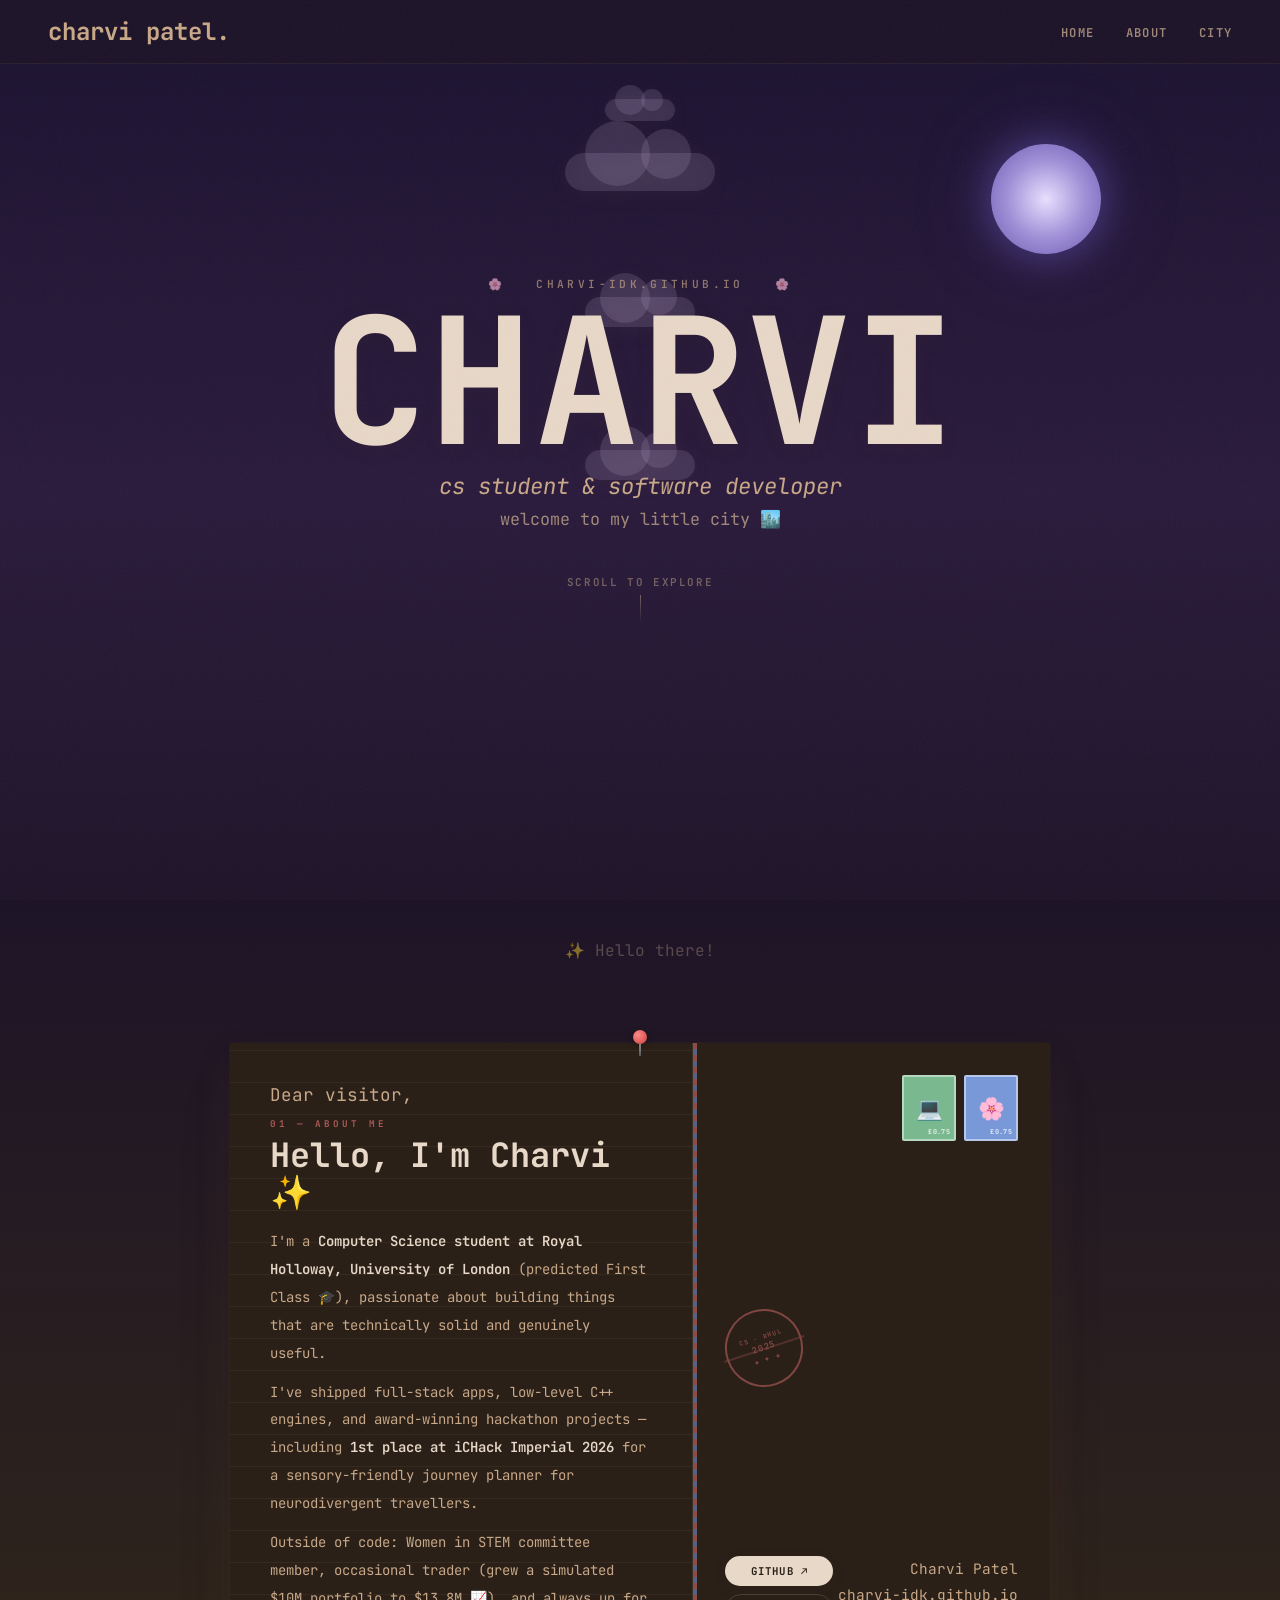
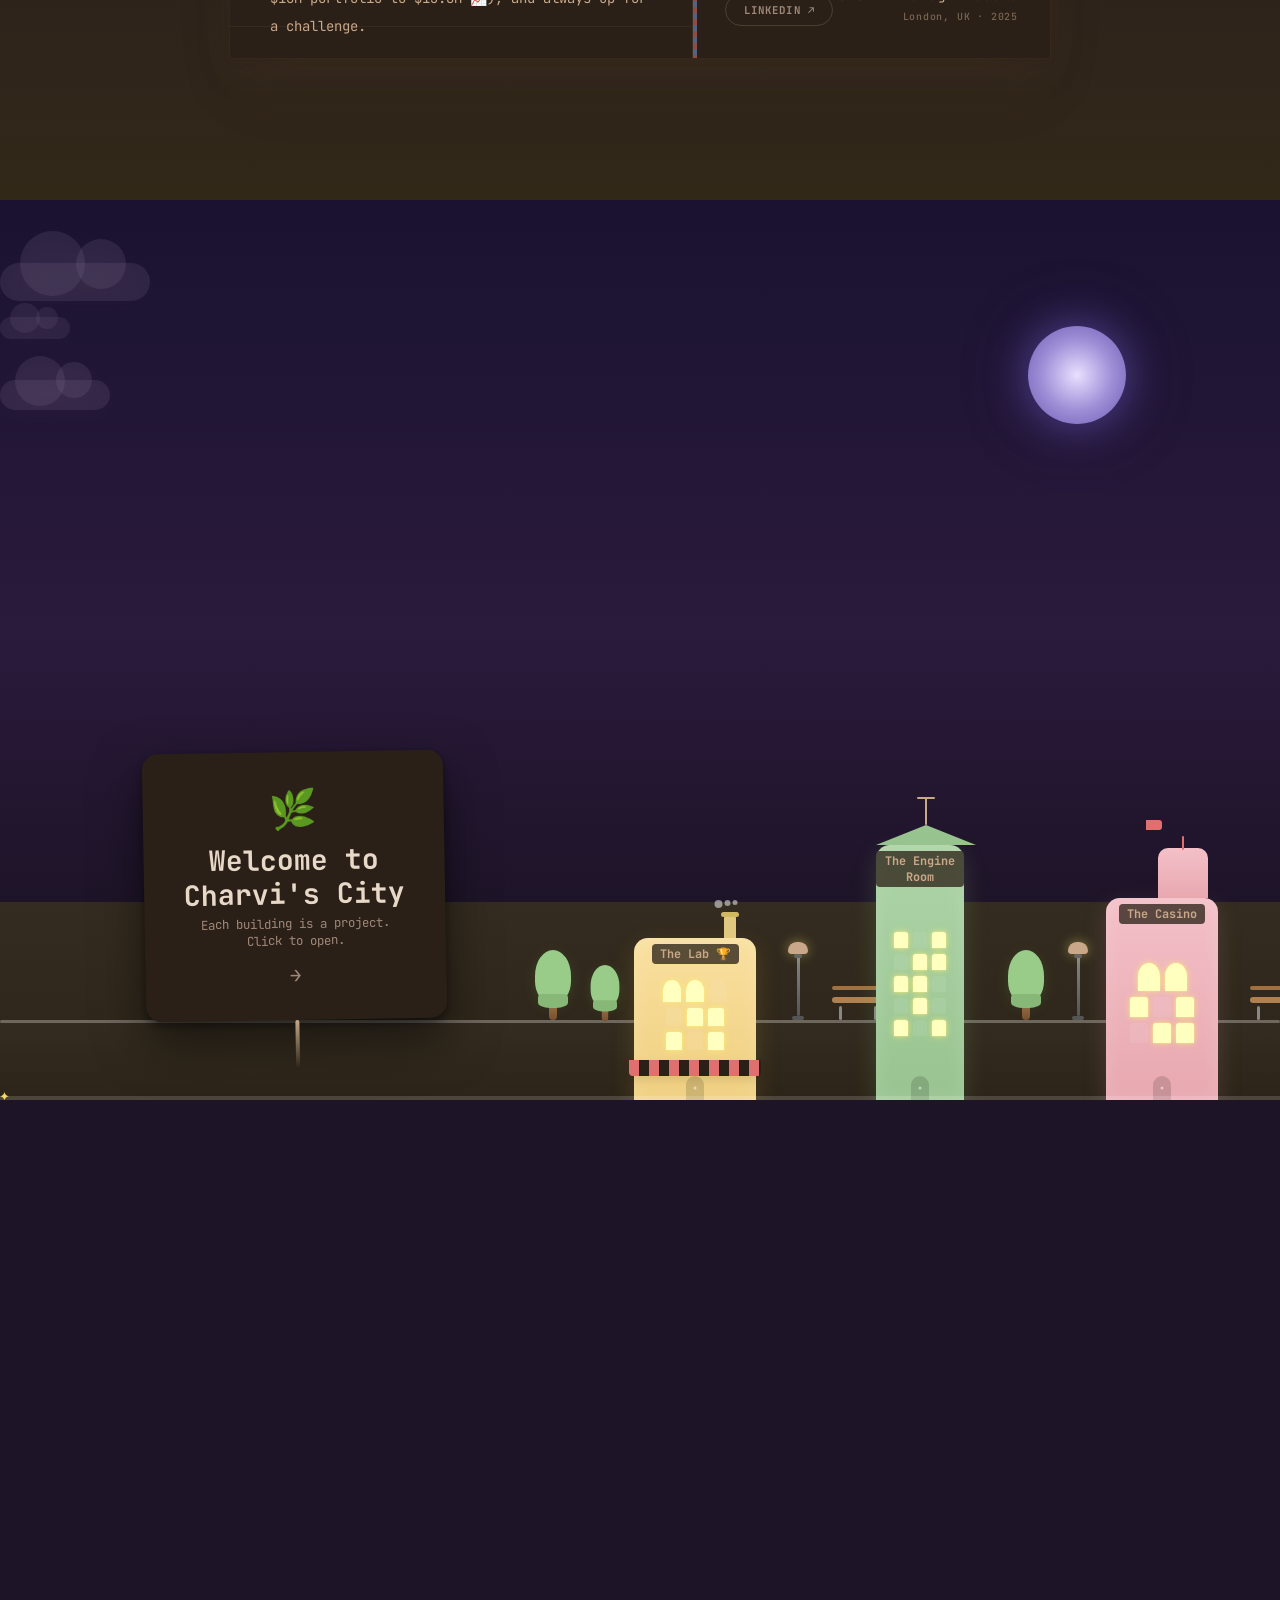
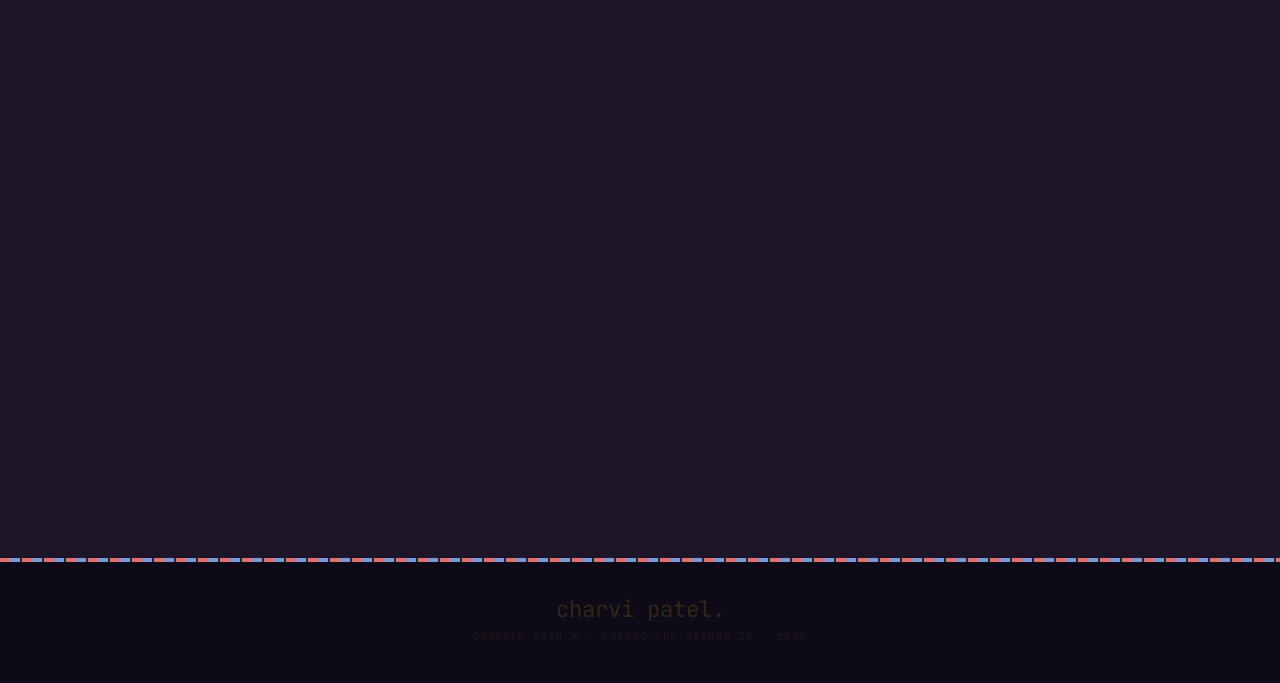
==== index.html @ 6281b471 "Add files via upload" ====
<!DOCTYPE html>
<html lang="en" data-theme="dark">
<head>
  <meta charset="UTF-8" />
  <meta name="viewport" content="width=device-width, initial-scale=1.0" />
  <title>Charvi Patel — My Little City</title>
  <link rel="preconnect" href="https://fonts.googleapis.com">
  <link rel="preconnect" href="https://fonts.gstatic.com" crossorigin>
  <link href="https://fonts.googleapis.com/css2?family=JetBrains+Mono:ital,wght@0,100..800;1,100..800&display=swap" rel="stylesheet">
  <link rel="stylesheet" href="style.css" />
</head>
<body>

  <!-- NAV -->
  <nav>
    <span class="nav-name">charvi patel.</span>
    <ul>
      <li><a href="#hero">Home</a></li>
      <li><a href="#about">About</a></li>
      <li><a href="#skyline-outer">City</a></li>
    </ul>
  </nav>

  <!-- ═══════════════════════════════
       HERO
  ═══════════════════════════════ -->
  <section id="hero">
    <div class="stars-container" id="stars"></div>

    <!-- Clickable sun/moon — toggles dark/light mode -->
    <div class="hero-sun" id="hero-sun" title="Toggle light / dark">
      <span class="sun-icon" id="sun-icon"></span>
    </div>

    <div class="cloud cloud-lg" style="top:17%; animation:drift1 28s linear 0s infinite;"><div class="cloud-body"></div></div>
    <div class="cloud cloud-md" style="top:33%; animation:drift2 22s linear -7s infinite;"><div class="cloud-body"></div></div>
    <div class="cloud cloud-sm" style="top:11%; animation:drift3 18s linear -3s infinite;"><div class="cloud-body"></div></div>
    <div class="cloud cloud-md" style="top:50%; animation:drift1 32s linear -15s infinite;"><div class="cloud-body"></div></div>

    <div class="hero-content">
      <p class="hero-tag">🌸 &nbsp; charvi-idk.github.io &nbsp; 🌸</p>
      <h1 class="hero-name">CHARVI</h1>
      <p class="hero-sub">cs student &amp; software developer</p>
      <p class="hero-city-line">welcome to my little city 🏙️</p>
      <span class="hero-scroll">
        <span>scroll to explore</span>
        <span class="hero-scroll-arrow"></span>
      </span>
    </div>
  </section>

  <!-- ═══════════════════════════════
       ABOUT — Postcard
  ═══════════════════════════════ -->
  <section id="about">
    <div class="postcard-wrap reveal">
      <div class="postcard">

        <div class="pc-left">
          <span class="pc-dear">Dear visitor,</span>
          <span class="pc-label">01 — About Me</span>
          <h2 class="pc-title">Hello, I'm Charvi ✨</h2>
          <div class="pc-body">
            <p>I'm a <strong>Computer Science student at Royal Holloway, University of London</strong> (predicted First Class 🎓), passionate about building things that are technically solid and genuinely useful.</p>
            <p>I've shipped full-stack apps, low-level C++ engines, and award-winning hackathon projects — including <strong>1st place at iCHack Imperial 2026</strong> for a sensory-friendly journey planner for neurodivergent travellers.</p>
            <p>Outside of code: Women in STEM committee member, occasional trader (grew a simulated $10M portfolio to $13.8M 📈), and always up for a challenge.</p>
          </div>
          <div class="skill-row">
            <span class="skill-pill">Java</span>
            <span class="skill-pill">Python</span>
            <span class="skill-pill">C++</span>
            <span class="skill-pill">JavaScript</span>
            <span class="skill-pill">SQL</span>
            <span class="skill-pill">Spring Boot</span>
            <span class="skill-pill">Flutter</span>
            <span class="skill-pill">Docker</span>
            <span class="skill-pill">REST APIs</span>
            <span class="skill-pill">TDD</span>
            <span class="skill-pill">Git</span>
            <span class="skill-pill">HTML/CSS</span>
          </div>
        </div>

        <div class="pc-right">
          <div class="pc-stamps">
            <div class="pc-stamp"><div class="pc-stamp-inner s1" data-val="£0.75">💻</div></div>
            <div class="pc-stamp"><div class="pc-stamp-inner s2" data-val="£0.75">🌸</div></div>
          </div>
          <div>
            <div class="postmark">
              <span>CS · RHUL</span>
              <strong style="font-size:0.55rem">2025</strong>
              <span>✦ ✦ ✦</span>
            </div>
          </div>
          <div class="pc-bottom">
            <div class="pc-ctas">
              <a href="https://github.com/charvi-idk" class="pc-btn pc-btn-primary" target="_blank">GitHub ↗</a>
              <a href="https://www.linkedin.com/in/charvi-patel-779a53254/" class="pc-btn pc-btn-ghost" target="_blank">LinkedIn ↗</a>
            </div>
            <div class="pc-address">
              <span class="pc-address-line">Charvi Patel</span>
              <span class="pc-address-line">charvi-idk.github.io</span>
              <span class="pc-address-line small">London, UK · 2025</span>
            </div>
          </div>
        </div>

      </div><!-- /postcard -->
    </div><!-- /postcard-wrap -->
  </section>

  <!-- ═══════════════════════════════
       CITY — Horizontal scroll skyline
  ═══════════════════════════════ -->
  <div id="skyline-outer">
    <div id="skyline-sticky">

      <!-- Clickable sun/moon in city section -->
      <div class="sky-sun" id="sky-sun" title="Toggle light / dark"></div>

      <div class="cloud cloud-lg" style="top:7%;  animation:drift1 38s linear -12s infinite; opacity:.65;"><div class="cloud-body"></div></div>
      <div class="cloud cloud-md" style="top:20%; animation:drift2 27s linear -6s  infinite; opacity:.65;"><div class="cloud-body"></div></div>
      <div class="cloud cloud-sm" style="top:13%; animation:drift3 20s linear -14s infinite; opacity:.55;"><div class="cloud-body"></div></div>

      <div class="ground-strip"></div>
      <div id="sky-progress-bar"><div id="sky-progress"></div></div>

      <div id="skyline-track">

        <!-- INTRO SIGN -->
        <div class="intro-panel">
          <div class="welcome-sign">
            <div class="welcome-plane">🌿</div>
            <h2>Welcome to<br/>Charvi's City</h2>
            <p>Each building is a project.<br/>Click to open.</p>
            <span class="welcome-arrow">→</span>
          </div>
        </div>

        <div class="city-gap" style="width:110px; justify-content:center; gap:1rem;">
          <div class="tree"><div class="tree-leaves"></div><div class="tree-trunk"></div></div>
          <div class="tree" style="transform:scale(0.8) translateY(10px)"><div class="tree-leaves"></div><div class="tree-trunk"></div></div>
        </div>

        <!-- PROJECT 1 — Neuro-Route -->
        <div class="building" id="b1">
          <div class="smoke" style="top:-38px; left:calc(100% - 30px);">
            <div class="smoke-puff"></div><div class="smoke-puff"></div><div class="smoke-puff"></div>
          </div>
          <div class="b-body b1-body">
            <div class="b1-chimney"></div>
            <div class="b-sign">The Lab 🏆</div>
            <div class="b-windows">
              <div class="b-win-row">
                <div class="win lit arch" style="width:18px;height:22px;"></div>
                <div class="win lit arch" style="width:18px;height:22px;"></div>
                <div class="win arch"     style="width:18px;height:22px;"></div>
              </div>
              <div class="b-win-row">
                <div class="win"     style="width:16px;height:18px;"></div>
                <div class="win lit" style="width:16px;height:18px;"></div>
                <div class="win lit" style="width:16px;height:18px;"></div>
              </div>
              <div class="b-win-row">
                <div class="win lit" style="width:16px;height:18px;"></div>
                <div class="win"     style="width:16px;height:18px;"></div>
                <div class="win lit" style="width:16px;height:18px;"></div>
              </div>
            </div>
            <div class="b1-awning"></div>
            <div class="b-door"></div>
          </div>
          <div class="b-popup">
            <div class="popup-card">
              <div class="popup-top" style="background:linear-gradient(135deg,var(--b-butter),#f0d080);">
                <span class="popup-proj-no">Project 001 · 🏆 1st Place iCHack Imperial</span>🧠
              </div>
              <div class="popup-body">
                <div class="popup-title">Neuro-Route</div>
                <div class="popup-desc">Sensory-friendly journey planner for neurodivergent travellers, built in 48 hours. Won Best Travel Hack &amp; 3rd in Tech for Good. AI route scoring across noise, crowding &amp; heat — 50 combinations per journey.</div>
                <div class="popup-tags">
                  <span class="popup-tag">Flutter</span><span class="popup-tag">Python</span>
                  <span class="popup-tag">TfL API</span><span class="popup-tag">AI</span>
                </div>
                <a class="popup-link" href="https://github.com/charvi-idk" target="_blank">View on GitHub →</a>
              </div>
              <div class="popup-caret"></div>
            </div>
          </div>
        </div>

        <div class="city-gap" style="width:120px; align-items:flex-end; justify-content:space-around;">
          <div class="lamp"><div class="lamp-head"></div><div class="lamp-post"></div><div class="lamp-base"></div></div>
          <div class="bench"><div class="bench-back"></div><div class="bench-top"></div><div class="bench-legs"><div class="bench-leg"></div><div class="bench-leg"></div></div></div>
        </div>

        <!-- PROJECT 2 — Job Scheduler -->
        <div class="building" id="b2">
          <div class="b2-roof"><div class="b2-antenna"></div></div>
          <div class="b-body b2-body">
            <div class="b-sign">The Engine Room</div>
            <div class="b-windows">
              <div class="b-win-row"><div class="win lit" style="width:14px;height:16px;"></div><div class="win" style="width:14px;height:16px;"></div><div class="win lit" style="width:14px;height:16px;"></div></div>
              <div class="b-win-row"><div class="win" style="width:14px;height:16px;"></div><div class="win lit" style="width:14px;height:16px;"></div><div class="win lit" style="width:14px;height:16px;"></div></div>
              <div class="b-win-row"><div class="win lit" style="width:14px;height:16px;"></div><div class="win lit" style="width:14px;height:16px;"></div><div class="win" style="width:14px;height:16px;"></div></div>
              <div class="b-win-row"><div class="win" style="width:14px;height:16px;"></div><div class="win lit" style="width:14px;height:16px;"></div><div class="win" style="width:14px;height:16px;"></div></div>
              <div class="b-win-row"><div class="win lit" style="width:14px;height:16px;"></div><div class="win" style="width:14px;height:16px;"></div><div class="win lit" style="width:14px;height:16px;"></div></div>
            </div>
            <div class="b-door"></div>
          </div>
          <div class="b-popup">
            <div class="popup-card">
              <div class="popup-top" style="background:linear-gradient(135deg,var(--b-sage),#98c490);">
                <span class="popup-proj-no">Project 002</span>⚙️
              </div>
              <div class="popup-body">
                <div class="popup-title">Job Scheduler &amp; Load Balancer</div>
                <div class="popup-desc">Dynamic task scheduling with round-robin &amp; priority-based algorithms across 10,000+ simulated jobs. Cut average completion time by 35%. Real-time monitoring dashboard at 500+ tasks/min.</div>
                <div class="popup-tags">
                  <span class="popup-tag">Systems</span><span class="popup-tag">Algorithms</span><span class="popup-tag">Dashboard</span>
                </div>
                <a class="popup-link" href="https://github.com/charvi-idk" target="_blank">View on GitHub →</a>
              </div>
              <div class="popup-caret"></div>
            </div>
          </div>
        </div>

        <div class="city-gap" style="width:130px; justify-content:space-around;">
          <div class="tree"><div class="tree-leaves"></div><div class="tree-trunk"></div></div>
          <div class="lamp"><div class="lamp-head"></div><div class="lamp-post"></div><div class="lamp-base"></div></div>
        </div>

        <!-- PROJECT 3 — Monte Carlo -->
        <div class="building" id="b3">
          <div class="b-body b3-body">
            <div class="b3-tower"><div class="b3-flag"></div></div>
            <div class="b-sign">The Casino</div>
            <div class="b-windows">
              <div class="b-win-row">
                <div class="win lit arch" style="width:22px;height:28px;"></div>
                <div class="win lit arch" style="width:22px;height:28px;"></div>
              </div>
              <div class="b-win-row">
                <div class="win lit" style="width:18px;height:20px;"></div>
                <div class="win"     style="width:18px;height:20px;"></div>
                <div class="win lit" style="width:18px;height:20px;"></div>
              </div>
              <div class="b-win-row">
                <div class="win"     style="width:18px;height:20px;"></div>
                <div class="win lit" style="width:18px;height:20px;"></div>
                <div class="win lit" style="width:18px;height:20px;"></div>
              </div>
            </div>
            <div class="b-door"></div>
          </div>
          <div class="b-popup">
            <div class="popup-card">
              <div class="popup-top" style="background:linear-gradient(135deg,var(--b-blush),#e8a8b0);">
                <span class="popup-proj-no">Project 003</span>🃏
              </div>
              <div class="popup-body">
                <div class="popup-title">Monte Carlo Poker Risk Engine</div>
                <div class="popup-desc">Multithreaded Monte Carlo engine computing poker EV, risk profiles &amp; probabilities in C++/Python. 70% computation speedup via parallelisation. Scalable architecture for varied betting scenarios.</div>
                <div class="popup-tags">
                  <span class="popup-tag">C++</span><span class="popup-tag">Python</span><span class="popup-tag">Multithreading</span>
                </div>
                <a class="popup-link" href="https://github.com/charvi-idk" target="_blank">View on GitHub →</a>
              </div>
              <div class="popup-caret"></div>
            </div>
          </div>
        </div>

        <div class="city-gap" style="width:120px; align-items:flex-end; justify-content:space-around;">
          <div class="bench"><div class="bench-back"></div><div class="bench-top"></div><div class="bench-legs"><div class="bench-leg"></div><div class="bench-leg"></div></div></div>
          <div class="tree" style="transform:scale(0.85)"><div class="tree-leaves"></div><div class="tree-trunk"></div></div>
        </div>

        <!-- PROJECT 4 — Repository System -->
        <div class="building" id="b4">
          <div class="b4-pediment"></div>
          <div class="b4-columns">
            <div class="b4-col"></div><div class="b4-col"></div>
            <div class="b4-col"></div><div class="b4-col"></div>
          </div>
          <div class="b-body b4-body">
            <div class="b-sign">The Archive</div>
            <div class="b-windows">
              <div class="b-win-row">
                <div class="win lit arch" style="width:22px;height:30px;"></div>
                <div class="win arch"     style="width:22px;height:30px;"></div>
                <div class="win lit arch" style="width:22px;height:30px;"></div>
                <div class="win lit arch" style="width:22px;height:30px;"></div>
              </div>
              <div class="b-win-row">
                <div class="win"     style="width:20px;height:18px;"></div>
                <div class="win lit" style="width:20px;height:18px;"></div>
                <div class="win lit" style="width:20px;height:18px;"></div>
                <div class="win"     style="width:20px;height:18px;"></div>
              </div>
              <div class="b-win-row">
                <div class="win lit" style="width:20px;height:18px;"></div>
                <div class="win"     style="width:20px;height:18px;"></div>
                <div class="win lit" style="width:20px;height:18px;"></div>
                <div class="win lit" style="width:20px;height:18px;"></div>
              </div>
            </div>
            <div class="b-door" style="width:26px;height:30px;"></div>
          </div>
          <div class="b-popup">
            <div class="popup-card">
              <div class="popup-top" style="background:linear-gradient(135deg,var(--b-lavender),#b0a0d4);">
                <span class="popup-proj-no">Project 004</span>🗄️
              </div>
              <div class="popup-body">
                <div class="popup-title">Repository System</div>
                <div class="popup-desc">Team-built asset repository supporting 200+ artefacts. Full REST API with RBAC, metadata tagging &amp; inter-asset linking. TDD with JUnit, Docker, Spring Security, Swagger UI &amp; GitLab CI.</div>
                <div class="popup-tags">
                  <span class="popup-tag">Java</span><span class="popup-tag">Spring Boot</span>
                  <span class="popup-tag">Docker</span><span class="popup-tag">TDD</span>
                </div>
                <a class="popup-link" href="https://github.com/charvi-idk" target="_blank">View on GitHub →</a>
              </div>
              <div class="popup-caret"></div>
            </div>
          </div>
        </div>

        <div class="city-gap" style="width:170px; justify-content:space-around; align-items:flex-end;">
          <div class="lamp"><div class="lamp-head"></div><div class="lamp-post"></div><div class="lamp-base"></div></div>
          <div class="tree"><div class="tree-leaves"></div><div class="tree-trunk"></div></div>
          <div class="tree" style="transform:scale(0.72) translateY(8px)"><div class="tree-leaves"></div><div class="tree-trunk"></div></div>
        </div>

        <!-- CV — Grand Library -->
        <div class="cv-section" id="cv-building">
          <div class="cv-building">
            <div class="cv-star">⭐</div>
            <div class="cv-spire"></div>
            <div class="cv-bell-tower"></div>
            <div class="cv-tower"><div class="cv-clock">📜</div></div>
            <div class="cv-body">
              <div class="cv-nameplate">
                <span>Grand Archive</span>
                <small>Est. 2024</small>
              </div>
              <div class="b-windows" style="padding:0.3rem 0.8rem;">
                <div class="b-win-row">
                  <div class="win lit arch" style="width:20px;height:28px;"></div>
                  <div class="win arch"     style="width:20px;height:28px;"></div>
                  <div class="win lit arch" style="width:20px;height:28px;"></div>
                  <div class="win lit arch" style="width:20px;height:28px;"></div>
                  <div class="win arch"     style="width:20px;height:28px;"></div>
                </div>
                <div class="b-win-row">
                  <div class="win lit" style="width:18px;height:20px;"></div>
                  <div class="win lit" style="width:18px;height:20px;"></div>
                  <div class="win"     style="width:18px;height:20px;"></div>
                  <div class="win lit" style="width:18px;height:20px;"></div>
                  <div class="win lit" style="width:18px;height:20px;"></div>
                </div>
                <div class="b-win-row">
                  <div class="win"     style="width:18px;height:20px;"></div>
                  <div class="win lit" style="width:18px;height:20px;"></div>
                  <div class="win lit" style="width:18px;height:20px;"></div>
                  <div class="win"     style="width:18px;height:20px;"></div>
                  <div class="win lit" style="width:18px;height:20px;"></div>
                </div>
              </div>
            </div>
            <div class="cv-steps">
              <div class="cv-step"></div>
              <div class="cv-step"></div>
              <div class="cv-step"></div>
            </div>
            <div class="cv-arch"></div>
          </div>
          <div class="cv-popup">
            <div class="cv-popup-card">
              <div class="cv-popup-title">Curriculum Vitæ ✨</div>
              <div class="cv-popup-sub">My experience, education &amp; everything in between.</div>
              <a class="cv-popup-dl" href="CV.pdf" download>↓ Download my CV (PDF)</a>
              <div class="popup-caret" style="border-top-color:var(--paper);"></div>
            </div>
          </div>
        </div>

        <!-- OUTRO -->
        <div class="outro-panel">
          <div class="outro-card">
            <h3>That's the tour! 🎉</h3>
            <p>Thanks for visiting my city.<br/>Let's build something together.</p>
            <div class="outro-links">
              <a class="outro-link outro-link-primary" href="/cdn-cgi/l/email-protection#1f7c777e6d6976316f7e6b7a732d2d295f78727e7673317c7072">✉️ Say hello</a>
              <a class="outro-link outro-link-ghost" href="https://github.com/charvi-idk" target="_blank">🐱 GitHub</a>
              <a class="outro-link outro-link-ghost" href="https://www.linkedin.com/in/charvi-patel-779a53254/" target="_blank">💼 LinkedIn</a>
            </div>
          </div>
        </div>

      </div><!-- /skyline-track -->
    </div><!-- /skyline-sticky -->
  </div><!-- /skyline-outer -->

  <footer>
    <p class="footer-name">charvi patel.</p>
    <p class="footer-sub">crafted with ♥ · charvi-idk.github.io · 2025</p>
  </footer>

  <script src="script.js"></script>
</body>
</html>
---- style.css ----
/* ════════════════════════════════════════
   1. VARIABLES — Light & Dark
════════════════════════════════════════ */
:root {
  --sky-top:      #cdb8e8;
  --sky-mid:      #f0c4c8;
  --sky-horizon:  #fce8b8;
  --ground:       #c8b888;
  --ground-top:   #d8c898;
  --b-butter:     #f9e0a0;
  --b-sage:       #aed4a8;
  --b-blush:      #f4c0c8;
  --b-lavender:   #c8b8e4;
  --b-gold:       #f4d870;
  --b-gold-dark:  #e8c840;
  --ink:          #3a2828;
  --ink-soft:     #6a4a42;
  --ink-mid:      #8a6a60;
  --paper:        #fdf4e8;
  --paper-warm:   #f8e8cc;
  --paper-aged:   #f0ddb8;
  --paper-line:   rgba(100,70,40,0.12);
  --red-stamp:    #c85050;
  --blue-stamp:   #5878b8;
  --green-stamp:  #5a9070;
  --win-lit:      #fff8b0;
  --win-unlit:    rgba(255,255,255,0.22);
  --win-glow:     rgba(255,240,100,0.55);
  --nav-bg:       rgba(253,244,232,0.72);
}

/* ── DARK MODE ── */
[data-theme="dark"] {
  --sky-top:      #1a1230;
  --sky-mid:      #2a1a3c;
  --sky-horizon:  #1e1428;
  --ground:       #2c2418;
  --ground-top:   #342c20;
  --ink:          #e8d8c8;
  --ink-soft:     #c8a888;
  --ink-mid:      #a08878;
  --paper:        #2a2018;
  --paper-warm:   #322818;
  --paper-aged:   #3a3020;
  --paper-line:   rgba(200,160,100,0.1);
  --red-stamp:    #e07070;
  --blue-stamp:   #7898d8;
  --green-stamp:  #7ab890;
  --win-lit:      #ffffc0;
  --win-unlit:    rgba(255,255,255,0.08);
  --win-glow:     rgba(255,240,120,0.7);
  --nav-bg:       rgba(30,20,40,0.82);
}

[data-theme="dark"] #hero {
  background: linear-gradient(to bottom, var(--sky-top) 0%, var(--sky-mid) 55%, var(--sky-horizon) 100%);
}
[data-theme="dark"] #about {
  background: linear-gradient(to bottom, var(--sky-horizon) 0%, var(--paper-warm) 100%);
}
[data-theme="dark"] #skyline-sticky {
  background: linear-gradient(to bottom,
    var(--sky-top) 0%, var(--sky-mid) 48%,
    var(--sky-horizon) 78%, var(--ground-top) 78%, var(--ground) 100%
  );
}
[data-theme="dark"] .cloud-body,
[data-theme="dark"] .cloud-body::before,
[data-theme="dark"] .cloud-body::after {
  background: rgba(180,160,200,0.18);
}
[data-theme="dark"] footer { background: #0e0a18; }
[data-theme="dark"] .b-sign { background: rgba(50,40,30,0.8); }
[data-theme="dark"] .popup-card,
[data-theme="dark"] .cv-popup-card,
[data-theme="dark"] .welcome-sign,
[data-theme="dark"] .outro-card {
  background: #2a2018;
  box-shadow: 0 4px 8px rgba(0,0,0,0.4), 0 20px 50px rgba(0,0,0,0.5);
}
[data-theme="dark"] .skill-pill { background: #3a3020; border-color: #4a4030; }
[data-theme="dark"] .pc-btn-ghost { border-color: #4a4030; }
[data-theme="dark"] nav { background: var(--nav-bg); border-bottom-color: rgba(200,160,100,0.08); }
[data-theme="dark"] .postcard { background: var(--paper); }
[data-theme="dark"] .pc-left { --paper-line: rgba(200,160,100,0.08); }
/* Stars glow in dark mode */
[data-theme="dark"] .star {
  background: #fffce8;
  filter: drop-shadow(0 0 3px rgba(255,255,200,0.9));
}
/* Sun becomes moon in dark mode */
[data-theme="dark"] .hero-sun {
  background: radial-gradient(circle, #e8e0ff 0%, #a090d8 50%, #6858b0 100%);
  box-shadow: 0 0 40px rgba(120,100,220,0.5), 0 0 90px rgba(120,100,220,0.2);
  animation: moonPulse 4s ease-in-out infinite;
}
[data-theme="dark"] .sky-sun {
  background: radial-gradient(circle, #e8e0ff 0%, #a090d8 50%, #6858b0 100%);
  box-shadow: 0 0 40px rgba(120,100,220,0.5), 0 0 80px rgba(120,100,220,0.2);
}

/* ════════════════════════════════════════
   2. RESET & BASE
════════════════════════════════════════ */
*, *::before, *::after { box-sizing: border-box; margin: 0; padding: 0; }
html { scroll-behavior: smooth; }
body {
  font-family: 'JetBrains Mono', monospace;
  font-weight: 400;
  color: var(--ink);
  overflow-x: hidden;
  background: var(--sky-horizon);
  transition: background 0.4s ease, color 0.4s ease;
}
a { text-decoration: none; color: inherit; }

/* ════════════════════════════════════════
   3. GRAIN OVERLAY
════════════════════════════════════════ */
body::before {
  content: '';
  position: fixed; inset: 0; z-index: 9999; pointer-events: none; opacity: 0.04;
  background-image: url("data:image/svg+xml,%3Csvg xmlns='http://www.w3.org/2000/svg' width='300' height='300'%3E%3Cfilter id='g'%3E%3CfeTurbulence type='fractalNoise' baseFrequency='0.75' numOctaves='4' stitchTiles='stitch'/%3E%3C/filter%3E%3Crect width='300' height='300' filter='url(%23g)'/%3E%3C/svg%3E");
}

/* ════════════════════════════════════════
   4. HIDE OLD TOGGLE BUTTON + BIRDS
════════════════════════════════════════ */
#theme-toggle, #hero-bird, #scroll-bird { display: none !important; }

/* ════════════════════════════════════════
   5. NAVIGATION
════════════════════════════════════════ */
nav {
  position: fixed; top: 0; left: 0; right: 0; z-index: 800;
  display: flex; align-items: center; justify-content: space-between;
  padding: 1rem 3rem;
  background: var(--nav-bg);
  backdrop-filter: blur(16px);
  border-bottom: 1px solid rgba(180,140,100,0.12);
  transition: background 0.4s;
}
.nav-name { font-family: 'JetBrains Mono', monospace; font-size: 1.5rem; font-weight: 700; color: var(--ink-soft); }
nav ul { list-style: none; display: flex; gap: 2rem; }
nav a {
  font-size: 0.76rem; font-weight: 600; letter-spacing: 0.1em;
  text-transform: uppercase; color: var(--ink-mid);
  transition: color 0.2s; position: relative;
}
nav a::after {
  content: ''; position: absolute; bottom: -3px; left: 0; right: 0;
  height: 1.5px; background: var(--red-stamp); border-radius: 2px;
  transform: scaleX(0); transition: transform 0.2s;
}
nav a:hover { color: var(--ink); }
nav a:hover::after { transform: scaleX(1); }

/* ════════════════════════════════════════
   6. HERO
════════════════════════════════════════ */
#hero {
  position: relative; height: 100vh; min-height: 600px;
  display: flex; align-items: center; justify-content: center;
  overflow: hidden;
  background: linear-gradient(to bottom, var(--sky-top) 0%, var(--sky-mid) 55%, var(--sky-horizon) 100%);
  transition: background 0.6s;
}

/* Sun / Moon — clickable, no button */
.hero-sun {
  position: absolute;
  width: 110px; height: 110px; border-radius: 50%;
  background: radial-gradient(circle, #fff8d0 0%, #fce878 45%, #f8d048 100%);
  box-shadow: 0 0 40px rgba(248,208,72,0.5), 0 0 90px rgba(248,208,72,0.2);
  right: 14%; top: 16%;
  animation: sunPulse 4s ease-in-out infinite;
  cursor: pointer;
  transition: background 0.6s, box-shadow 0.6s;
  display: flex; align-items: center; justify-content: center;
  font-size: 2rem; user-select: none;
  z-index: 10;
}
.sun-icon { pointer-events: none; line-height: 1; }

@keyframes sunPulse {
  0%,100% { box-shadow: 0 0 40px rgba(248,208,72,0.5), 0 0 80px rgba(248,208,72,0.2); }
  50%      { box-shadow: 0 0 60px rgba(248,208,72,0.65), 0 0 120px rgba(248,208,72,0.3); }
}
@keyframes moonPulse {
  0%,100% { box-shadow: 0 0 40px rgba(120,100,220,0.5), 0 0 80px rgba(120,100,220,0.2); }
  50%      { box-shadow: 0 0 60px rgba(140,120,240,0.7), 0 0 120px rgba(120,100,220,0.3); }
}

/* Stars */
.stars-container { position: absolute; inset: 0; pointer-events: none; }
.star {
  position: absolute; background: white; border-radius: 50%;
  animation: twinkle ease-in-out infinite; opacity: 0;
}
@keyframes twinkle {
  0%   { opacity: 0;    transform: scale(0.5); }
  20%  { opacity: 1;    transform: scale(1.4); }
  40%  { opacity: 0.1;  transform: scale(0.8); }
  60%  { opacity: 0.9;  transform: scale(1.3); }
  80%  { opacity: 0.05; transform: scale(0.6); }
  100% { opacity: 0;    transform: scale(0.5); }
}

.hero-content {
  position: relative; z-index: 10; text-align: center;
  animation: heroFade 1.2s 0.9s ease both;
}
@keyframes heroFade {
  from { opacity: 0; transform: translateY(22px); }
  to   { opacity: 1; transform: translateY(0); }
}
.hero-tag {
  font-size: 0.7rem; font-weight: 600; letter-spacing: 0.3em;
  text-transform: uppercase; color: var(--ink-soft); opacity: 0.65; margin-bottom: 0.8rem;
}
.hero-name {
  font-family: 'JetBrains Mono', monospace;
  font-size: clamp(5.5rem, 15vw, 11rem);
  font-weight: 700; color: var(--ink); line-height: 0.88; margin-bottom: 0.8rem;
  text-shadow: 0 4px 20px rgba(100,60,40,0.08);
}
.hero-sub {
  font-family: 'JetBrains Mono', monospace; font-style: italic;
  font-size: clamp(1rem, 2.5vw, 1.4rem);
  color: var(--ink-soft); margin-bottom: 0.4rem;
}
.hero-city-line { font-size: 1.05rem; color: var(--ink-mid); margin-bottom: 2.5rem; }
.hero-scroll {
  display: inline-flex; flex-direction: column; align-items: center; gap: 0.4rem;
  font-size: 0.68rem; font-weight: 600; letter-spacing: 0.15em; text-transform: uppercase;
  color: var(--ink-mid); opacity: 0.65;
  animation: bounce 2.2s ease-in-out infinite;
}
.hero-scroll-arrow { width: 1px; height: 28px; background: linear-gradient(to bottom, var(--ink-mid), transparent); }
@keyframes bounce {
  0%,100% { transform: translateY(0); }
  50%      { transform: translateY(7px); }
}

/* ════════════════════════════════════════
   7. CLOUDS
════════════════════════════════════════ */
.cloud { position: absolute; pointer-events: none; }
.cloud-body {
  position: relative; background: rgba(255,255,255,0.8); border-radius: 50px;
  filter: drop-shadow(0 4px 10px rgba(200,160,140,0.18));
}
.cloud-body::before, .cloud-body::after { content: ''; position: absolute; background: rgba(255,255,255,0.8); border-radius: 50%; }
.cloud-sm .cloud-body { width: 70px; height: 22px; }
.cloud-sm .cloud-body::before { width: 30px; height: 30px; top: -14px; left: 10px; }
.cloud-sm .cloud-body::after  { width: 22px; height: 22px; top: -10px; left: 36px; }
.cloud-md .cloud-body { width: 110px; height: 30px; }
.cloud-md .cloud-body::before { width: 50px; height: 50px; top: -24px; left: 15px; }
.cloud-md .cloud-body::after  { width: 36px; height: 36px; top: -18px; left: 56px; }
.cloud-lg .cloud-body { width: 150px; height: 38px; }
.cloud-lg .cloud-body::before { width: 65px; height: 65px; top: -32px; left: 20px; }
.cloud-lg .cloud-body::after  { width: 50px; height: 50px; top: -24px; left: 76px; }
@keyframes drift1 { from { transform: translateX(120vw); } to { transform: translateX(-300px); } }
@keyframes drift2 { from { transform: translateX(110vw); } to { transform: translateX(-300px); } }
@keyframes drift3 { from { transform: translateX(100vw); } to { transform: translateX(-300px); } }

/* ════════════════════════════════════════
   8. ABOUT — POSTCARD
════════════════════════════════════════ */
#about {
  min-height: 100vh; display: flex; align-items: center; justify-content: center;
  padding: 6rem 2rem;
  background: linear-gradient(to bottom, var(--sky-horizon) 0%, var(--paper-warm) 100%);
  position: relative; transition: background 0.6s;
}
#about::before {
  content: '✨  Hello there!';
  position: absolute; top: 2.5rem; left: 50%; transform: translateX(-50%);
  font-size: 1rem; color: var(--ink-mid); opacity: 0.45;
}
.postcard-wrap { max-width: 820px; width: 100%; transform: rotate(-0.7deg); position: relative; }
/* Red pin */
.postcard-wrap::before {
  content: ''; position: absolute; top: -13px; left: calc(50% - 7px);
  width: 14px; height: 14px; border-radius: 50%;
  background: radial-gradient(circle at 35% 35%, #ff8888, #c84040);
  box-shadow: 0 2px 6px rgba(0,0,0,0.3); z-index: 5;
}
.postcard-wrap::after {
  content: ''; position: absolute; top: 1px; left: calc(50% - 1px);
  width: 2px; height: 12px; background: linear-gradient(to bottom, #999, #555); z-index: 4;
}

/* POSTCARD — flat sharp rectangle, no rounding, no clipping */
.postcard {
  background: var(--paper);
  border-radius: 2px;
  overflow: visible;

  display: grid;
  grid-template-columns: 1.3fr 1fr;

  aspect-ratio:4 / 3;   /* landscape shape */

  box-shadow:
    0 0 0 1px rgba(100,70,40,0.1),
    0 4px 8px rgba(0,0,0,0.05),
    0 14px 36px rgba(100,70,50,0.13),
    0 36px 70px rgba(100,70,50,0.05);

  transition: background 0.4s;

  .pc-left,
.pc-right {
  overflow: hidden;
}
}

.pc-left {
  padding: 2.5rem;
  border-right: 1.5px solid var(--paper-aged);
  background-image: repeating-linear-gradient(transparent, transparent 31px, var(--paper-line) 31px, var(--paper-line) 32px);
  background-size: 100% 32px; background-position: 0 2.5rem;
}
.pc-dear  { font-size: 1.1rem; color: var(--ink-soft); margin-bottom: 0.8rem; display: block; }
.pc-label { font-size: 0.58rem; font-weight: 700; letter-spacing: 0.32em; text-transform: uppercase; color: var(--red-stamp); opacity: 0.7; margin-bottom: 0.4rem; display: block; }
.pc-title { font-size: 2.1rem; font-weight: 700; color: var(--ink); margin-bottom: 1.1rem; line-height: 1.1; }
.pc-body  { font-size: 0.87rem; line-height: 2; color: var(--ink-soft); }
.pc-body p + p { margin-top: 0.7rem; }
.pc-body strong { color: var(--ink); font-weight: 600; }
.skill-row { display: flex; flex-wrap: wrap; gap: 0.4rem; margin-top: 1.4rem; }
.skill-pill {
  font-size: 0.67rem; font-weight: 600; letter-spacing: 0.04em;
  padding: 0.28rem 0.75rem; border-radius: 20px;
  background: var(--paper-warm); border: 1px solid var(--paper-aged);
  color: var(--ink-soft); transition: transform 0.2s;
}
.skill-pill:hover { transform: translateY(-2px); }

.pc-right {
  padding: 2rem; display: flex; flex-direction: column;
  justify-content: space-between; position: relative;
}
/* Airmail stripe */
.pc-right::after {
  content: ''; position: absolute; left: 0; top: 0; bottom: 0; width: 4px;
  background: repeating-linear-gradient(to bottom, var(--red-stamp) 0 6px, var(--blue-stamp) 6px 12px);
  opacity: 0.55;
}
.pc-stamps { display: flex; justify-content: flex-end; gap: 0.5rem; }
.pc-stamp  { position: relative; width: 54px; height: 66px; }
.pc-stamp-inner {
  width: 100%; height: 100%;
  display: flex; flex-direction: column; align-items: center; justify-content: center;
  font-size: 1.35rem; border: 2px solid rgba(255,255,255,0.45);
  border-radius: 2px; overflow: hidden; position: relative;
}
.pc-stamp-inner::after {
  content: attr(data-val); position: absolute; bottom: 3px; right: 4px;
  font-size: 0.42rem; font-weight: 700;
  letter-spacing: 0.05em; color: rgba(255,255,255,0.8);
}
.pc-stamp-inner.s1 { background: var(--green-stamp); }
.pc-stamp-inner.s2 { background: var(--blue-stamp); }
/* Perforated stamp edges */
.pc-stamp::before {
  content: ''; position: absolute; inset: -5px; z-index: 2;
  background-image:
    radial-gradient(circle at 0 50%,    var(--paper) 4px, transparent 4px),
    radial-gradient(circle at 100% 50%, var(--paper) 4px, transparent 4px),
    radial-gradient(circle at 50% 0,    var(--paper) 4px, transparent 4px),
    radial-gradient(circle at 50% 100%, var(--paper) 4px, transparent 4px),
    radial-gradient(circle at 25% 0,    var(--paper) 3px, transparent 3px),
    radial-gradient(circle at 75% 0,    var(--paper) 3px, transparent 3px),
    radial-gradient(circle at 25% 100%, var(--paper) 3px, transparent 3px),
    radial-gradient(circle at 75% 100%, var(--paper) 3px, transparent 3px),
    radial-gradient(circle at 0 25%,    var(--paper) 3px, transparent 3px),
    radial-gradient(circle at 0 75%,    var(--paper) 3px, transparent 3px),
    radial-gradient(circle at 100% 25%, var(--paper) 3px, transparent 3px),
    radial-gradient(circle at 100% 75%, var(--paper) 3px, transparent 3px);
  pointer-events: none;
}
.postmark {
  width: 78px; height: 78px; border-radius: 50%;
  border: 2.5px solid var(--red-stamp); color: var(--red-stamp);
  display: flex; flex-direction: column; align-items: center; justify-content: center;
  font-size: 0.4rem; font-weight: 700;
  letter-spacing: 0.15em; text-transform: uppercase;
  opacity: 0.48; transform: rotate(-18deg);
  text-align: center; line-height: 1.5; position: relative; flex-shrink: 0;
}
.postmark::before {
  content: ''; position: absolute; left: -5px; right: -5px; top: 50%;
  height: 2px; background: var(--red-stamp); opacity: 0.45;
}
.pc-bottom { display: flex; align-items: flex-end; justify-content: space-between; }
.pc-ctas   { display: flex; flex-direction: column; gap: 0.5rem; }
.pc-btn {
  font-size: 0.67rem; font-weight: 700; letter-spacing: 0.1em; text-transform: uppercase;
  padding: 0.5rem 1.1rem; border-radius: 30px; transition: all 0.22s;
  display: inline-block; text-align: center;
}
.pc-btn-primary { background: var(--ink); color: var(--paper); box-shadow: 0 4px 12px rgba(60,40,40,0.2); }
.pc-btn-primary:hover { background: var(--ink-soft); transform: translateY(-2px); }
.pc-btn-ghost { border: 1.5px solid var(--paper-aged); color: var(--ink-mid); }
.pc-btn-ghost:hover { background: var(--paper-warm); transform: translateY(-2px); }
.pc-address { text-align: right; }
.pc-address-line { font-size: 0.9rem; color: var(--ink-soft); line-height: 1.8; display: block; }
.pc-address-line.small { font-size: 0.62rem; letter-spacing: 0.08em; font-weight: 500; opacity: 0.5; }

/* ════════════════════════════════════════
   9. SKYLINE WRAPPER & STICKY
════════════════════════════════════════ */
#skyline-outer { position: relative; }
#skyline-sticky {
  position: sticky; top: 0; height: 100vh; overflow: hidden;
  background: linear-gradient(to bottom,
    var(--sky-top) 0%, var(--sky-mid) 48%,
    var(--sky-horizon) 78%, var(--ground-top) 78%, var(--ground) 100%
  );
  transition: background 0.6s;
}

/* Sky sun / moon in city section */
.sky-sun {
  position: absolute; width: 98px; height: 98px; border-radius: 50%;
  background: radial-gradient(circle, #fff8d0 0%, #fce878 50%, #f8d048 100%);
  box-shadow: 0 0 40px rgba(248,208,72,0.5), 0 0 80px rgba(248,208,72,0.2);
  right: 12%; top: 14%;
  cursor: pointer;
  display: flex; align-items: center; justify-content: center;
  font-size: 1.6rem; user-select: none;
  animation: sunPulse 4s ease-in-out infinite;
  transition: background 0.6s, box-shadow 0.6s;
  z-index: 5;
}

/* Progress bar */
#sky-progress-bar { position: absolute; bottom: 0; left: 0; right: 0; height: 4px; background: rgba(255,255,255,0.15); z-index: 100; }
#sky-progress {
  height: 100%; background: linear-gradient(to right, var(--red-stamp), var(--b-gold));
  border-radius: 2px; width: 0%; position: relative;
}
#sky-progress::after { content: '✦'; position: absolute; right: -10px; top: -8px; font-size: 0.8rem; color: var(--b-gold); }

/* ════════════════════════════════════════
   10. SKYLINE TRACK
════════════════════════════════════════ */
#skyline-track {
  position: absolute; bottom: 0; left: 0;
  display: flex; align-items: flex-end; height: 100%;
  will-change: transform; padding: 0 4rem;
}
.ground-strip {
  position: absolute; bottom: 0; left: 0; right: 0;
  height: 80px; background: linear-gradient(to bottom, var(--ground-top), var(--ground));
  pointer-events: none; z-index: 0;
}
.ground-strip::after { content: ''; position: absolute; top: 0; left: 0; right: 0; height: 3px; background: rgba(255,255,255,0.28); border-radius: 2px; }

/* ════════════════════════════════════════
   11. INTRO & OUTRO PANELS
════════════════════════════════════════ */
.intro-panel { display: flex; align-items: center; justify-content: center; width: 460px; flex-shrink: 0; position: relative; z-index: 10; padding-bottom: 80px; }
.welcome-sign {
  background: var(--paper); border-radius: 16px; padding: 2rem 2.5rem;
  text-align: center; box-shadow: 0 4px 8px rgba(0,0,0,0.04), 0 18px 44px rgba(100,70,50,0.1);
  transform: rotate(-1deg); position: relative; transition: background 0.4s;
}
.welcome-sign::after {
  content: ''; position: absolute; bottom: -48px; left: 50%; transform: translateX(-50%);
  width: 4px; height: 48px; background: linear-gradient(to bottom, var(--ink-soft), var(--ground)); border-radius: 2px;
}
.welcome-plane { font-size: 2.4rem; margin-bottom: 0.5rem; }
.welcome-sign h2 { font-size: 1.75rem; font-weight: 700; color: var(--ink); margin-bottom: 0.3rem; line-height: 1.2; }
.welcome-sign p  { font-size: 0.78rem; color: var(--ink-mid); }
.welcome-arrow   { margin-top: 0.8rem; font-size: 1.2rem; color: var(--ink-mid); animation: arrowPulse 1.6s ease-in-out infinite; display: inline-block; }
@keyframes arrowPulse { 0%,100% { transform: translateX(0); opacity: 0.45; } 50% { transform: translateX(7px); opacity: 1; } }

.outro-panel { display: flex; align-items: center; justify-content: center; width: 400px; flex-shrink: 0; padding-bottom: 80px; position: relative; z-index: 10; }
.outro-card  { text-align: center; background: rgba(253,244,232,0.82); backdrop-filter: blur(10px); border-radius: 16px; padding: 2rem; box-shadow: 0 8px 30px rgba(100,70,50,0.1); transition: background 0.4s; }
.outro-card h3 { font-size: 1.75rem; font-weight: 700; color: var(--ink); margin-bottom: 0.5rem; }
.outro-card p  { font-size: 0.8rem; color: var(--ink-mid); margin-bottom: 1.4rem; line-height: 1.7; }
.outro-links   { display: flex; flex-direction: column; gap: 0.5rem; }
.outro-link    { font-size: 0.7rem; font-weight: 700; letter-spacing: 0.08em; text-transform: uppercase; padding: 0.55rem 1.2rem; border-radius: 30px; transition: all 0.22s; display: block; }
.outro-link-primary { background: var(--ink); color: var(--paper); box-shadow: 0 4px 12px rgba(60,40,40,0.15); }
.outro-link-primary:hover { background: var(--ink-soft); transform: translateY(-2px); }
.outro-link-ghost { border: 1.5px solid var(--paper-aged); color: var(--ink-mid); }
.outro-link-ghost:hover { background: var(--paper-warm); transform: translateY(-2px); }

/* ════════════════════════════════════════
   12. CITY DETAILS — Trees, Lamps, Benches
════════════════════════════════════════ */
.city-gap { display: flex; align-items: flex-end; gap: 1.5rem; flex-shrink: 0; padding-bottom: 80px; padding-left: 2rem; padding-right: 2rem; }
.tree { display: flex; flex-direction: column; align-items: center; }
.tree-leaves { width: 36px; height: 52px; background: #98cc88; border-radius: 50% 50% 40% 40%; box-shadow: 0 4px 14px rgba(100,160,80,0.2); position: relative; }
.tree-leaves::before { content: ''; position: absolute; bottom: -6px; left: 3px; right: 3px; height: 14px; background: #88b878; border-radius: 4px 4px 40% 40%; }
.tree-trunk { width: 8px; height: 18px; background: linear-gradient(to bottom, #9a7048, #7a5030); border-radius: 0 0 4px 4px; }
.lamp { display: flex; flex-direction: column; align-items: center; }
.lamp-head { width: 20px; height: 12px; background: var(--ink-soft); border-radius: 10px 10px 4px 4px; position: relative; box-shadow: 0 0 12px rgba(255,240,120,0.45); }
.lamp-head::after { content: ''; position: absolute; bottom: -4px; left: 50%; transform: translateX(-50%); width: 8px; height: 4px; background: #666; border-radius: 2px; }
.lamp-post { width: 3px; height: 62px; background: linear-gradient(to bottom, #888, #555); border-radius: 2px; }
.lamp-base { width: 12px; height: 4px; background: #555; border-radius: 2px; }
.bench { display: flex; flex-direction: column; align-items: center; gap: 3px; }
.bench-back { width: 52px; height: 4px; background: #a07040; border-radius: 2px; position: relative; top: -4px; }
.bench-top  { width: 52px; height: 6px; background: #b08050; border-radius: 3px; }
.bench-legs { display: flex; gap: 32px; }
.bench-leg  { width: 3px; height: 14px; background: #888; border-radius: 2px; }

/* ════════════════════════════════════════
   13. BUILDINGS — Shared Styles
════════════════════════════════════════ */
.building {
  position: relative; flex-shrink: 0; cursor: pointer;
  z-index: 10;
  transition: transform 0.3s cubic-bezier(0.34,1.56,0.64,1);
}
.building:hover { transform: translateY(-10px); z-index: 100; }
.b-body   { border-radius: 14px 14px 0 0; position: relative; display: flex; flex-direction: column; align-items: center; }
.b-sign   { font-size: 0.74rem; font-weight: 700; color: var(--ink-soft); background: rgba(255,255,255,0.68); border-radius: 4px; padding: 0.1rem 0.5rem; margin: 0.4rem 0; text-align: center; backdrop-filter: blur(4px); }
.b-windows { display: flex; flex-direction: column; gap: 6px; padding: 0.4rem 0.6rem; flex: 1; justify-content: center; width: 100%; }
.b-win-row { display: flex; gap: 5px; justify-content: center; }
.win       { border-radius: 3px 3px 0 0; background: var(--win-unlit); flex-shrink: 0; }
.win.lit   { background: var(--win-lit); box-shadow: 0 0 7px var(--win-glow), 0 0 2px rgba(255,240,100,0.8); }
.win.arch  { border-radius: 50% 50% 0 0; }
.b-door    { width: 18px; height: 24px; border-radius: 9px 9px 0 0; background: rgba(0,0,0,0.14); margin: 0 auto; position: relative; }
.b-door::before { content: ''; position: absolute; top: 50%; left: 50%; transform: translate(-50%,-50%); width: 3px; height: 3px; border-radius: 50%; background: rgba(255,255,255,0.5); }

/* Building 1 — The Lab */
.b1-body { width: 122px; height: 162px; background: linear-gradient(to bottom, var(--b-butter), #f0d080); box-shadow: 0 8px 24px rgba(200,160,60,0.2), inset 0 0 20px rgba(255,255,255,0.15); }
.b1-awning { width: 132px; height: 16px; background: repeating-linear-gradient(to right, var(--red-stamp) 0 10px, var(--paper) 10px 20px); border-radius: 0 0 4px 4px; box-shadow: 0 4px 8px rgba(0,0,0,0.1); flex-shrink: 0; }
.b1-chimney { position: absolute; top: -22px; right: 20px; width: 12px; height: 22px; background: #e0c880; border-radius: 2px 2px 0 0; }
.b1-chimney::before { content: ''; position: absolute; top: -4px; left: -3px; width: 18px; height: 5px; background: #d0b860; border-radius: 3px; }
.smoke { position: absolute; top: -36px; left: 50%; transform: translateX(-50%); display: flex; gap: 2px; }
.smoke-puff { width: 8px; height: 8px; border-radius: 50%; background: rgba(255,255,255,0.5); animation: smokeRise 3s ease-out infinite; }
.smoke-puff:nth-child(2) { animation-delay: 1s; width: 6px; height: 6px; }
.smoke-puff:nth-child(3) { animation-delay: 2s; width: 5px; height: 5px; }
@keyframes smokeRise { 0% { transform: translateY(0) scale(1); opacity: 0.5; } 100% { transform: translateY(-20px) scale(1.5); opacity: 0; } }

/* Building 2 — Engine Room */
.b2-body { width: 88px; height: 255px; background: linear-gradient(to bottom, var(--b-sage), #98c490); box-shadow: 0 8px 24px rgba(140,190,120,0.2), inset 0 0 20px rgba(255,255,255,0.15); }
.b2-roof  { width: 100px; height: 20px; position: relative; flex-shrink: 0; }
.b2-roof::before { content: ''; position: absolute; bottom: 0; left: 0; right: 0; border-left: 50px solid transparent; border-right: 50px solid transparent; border-bottom: 20px solid #98c490; }
.b2-antenna { position: absolute; top: -28px; left: 50%; transform: translateX(-50%); width: 2px; height: 28px; background: var(--ink-soft); border-radius: 1px; }
.b2-antenna::before { content: ''; position: absolute; top: 0; left: -8px; width: 18px; height: 2px; background: var(--ink-soft); border-radius: 1px; }

/* Building 3 — Casino */
.b3-body   { width: 112px; height: 202px; background: linear-gradient(to bottom, var(--b-blush), #e8a8b0); box-shadow: 0 8px 24px rgba(200,140,150,0.2), inset 0 0 20px rgba(255,255,255,0.15); }
.b3-tower  { width: 50px; height: 50px; background: linear-gradient(to bottom, var(--b-blush), #e8a8b0); border-radius: 10px 10px 0 0; position: absolute; top: -50px; right: 10px; }
.b3-tower::after { content: ''; position: absolute; top: -12px; left: 50%; transform: translateX(-50%); width: 2px; height: 14px; background: var(--red-stamp); border-radius: 1px; }
.b3-flag   { position: absolute; top: -28px; left: -12px; width: 16px; height: 10px; background: var(--red-stamp); border-radius: 0 3px 3px 0; animation: flagWave 2s ease-in-out infinite; }
@keyframes flagWave { 0%,100% { transform: skewY(0deg); } 50% { transform: skewY(-5deg); } }

/* Building 4 — Archive */
.b4-body      { width: 142px; height: 188px; background: linear-gradient(to bottom, var(--b-lavender), #b0a0d4); box-shadow: 0 8px 24px rgba(160,140,210,0.2), inset 0 0 20px rgba(255,255,255,0.15); }
.b4-columns   { display: flex; gap: 8px; padding: 0 12px; margin-bottom: -2px; flex-shrink: 0; }
.b4-col       { flex: 1; height: 18px; background: var(--b-lavender); border-radius: 2px 2px 0 0; }
.b4-pediment  { width: 162px; height: 30px; background: linear-gradient(to bottom, #d0c8f0, var(--b-lavender)); clip-path: polygon(0% 100%, 6% 0%, 94% 0%, 100% 100%); border-radius: 4px 4px 0 0; flex-shrink: 0; }

/* ════════════════════════════════════════
   14. PROJECT POPUPS
════════════════════════════════════════ */
.b-popup {
  position: absolute; bottom: calc(100% + 14px);
  left: 50%; transform: translateX(-50%) translateY(8px) scale(0.93);
  opacity: 0; pointer-events: none;
  transition: all 0.32s cubic-bezier(0.34,1.4,0.64,1);
  z-index: 500; width: 280px;
}
/* Show on hover OR when .popup-open class is set (click/tap) */
.building:hover .b-popup,
.building.popup-open .b-popup {
  opacity: 1; transform: translateX(-50%) translateY(0) scale(1); pointer-events: all;
}
.popup-card     { background: var(--paper); border-radius: 12px; overflow: hidden; box-shadow: 0 4px 8px rgba(0,0,0,0.05), 0 20px 50px rgba(100,70,50,0.17); transition: background 0.4s; }
.popup-top      { height: 72px; display: flex; align-items: center; justify-content: center; font-size: 2rem; position: relative; }
.popup-proj-no  { position: absolute; top: 8px; left: 10px; font-size: 0.5rem; font-weight: 700; letter-spacing: 0.2em; text-transform: uppercase; color: rgba(255,255,255,0.7); }
.popup-body     { padding: 1rem 1.2rem 1.2rem; }
.popup-title    { font-size: 1.25rem; font-weight: 700; color: var(--ink); margin-bottom: 0.3rem; }
.popup-desc     { font-size: 0.74rem; line-height: 1.65; color: var(--ink-soft); margin-bottom: 0.8rem; }
.popup-tags     { display: flex; flex-wrap: wrap; gap: 0.3rem; margin-bottom: 0.8rem; }
.popup-tag      { font-size: 0.56rem; font-weight: 700; letter-spacing: 0.06em; text-transform: uppercase; padding: 0.2rem 0.55rem; border-radius: 20px; background: var(--paper-warm); border: 1px solid var(--paper-aged); color: var(--ink-mid); }
.popup-link     { font-size: 0.67rem; font-weight: 700; letter-spacing: 0.1em; text-transform: uppercase; color: var(--red-stamp); border-bottom: 1.5px dashed var(--red-stamp); padding-bottom: 1px; transition: color 0.2s; }
.popup-link:hover { color: var(--ink); }
.popup-caret    { position: absolute; bottom: -8px; left: 50%; transform: translateX(-50%); width: 0; height: 0; border-left: 8px solid transparent; border-right: 8px solid transparent; border-top: 8px solid var(--paper); }

/* ════════════════════════════════════════
   15. CV BUILDING
════════════════════════════════════════ */
.cv-section   { display: flex; flex-direction: column; align-items: center; padding-bottom: 80px; flex-shrink: 0; position: relative; z-index: 20; cursor: pointer; }
.cv-section:hover .cv-building { transform: translateY(-12px); }
.cv-building  { position: relative; display: flex; flex-direction: column; align-items: center; transition: transform 0.4s cubic-bezier(0.34,1.56,0.64,1); }
.cv-arch      { width: 60px; height: 30px; background: rgba(0,0,0,0.12); border-radius: 30px 30px 0 0; margin: 0 auto; }
.cv-steps     { display: flex; flex-direction: column; align-items: center; gap: 3px; }
.cv-step      { background: rgba(0,0,0,0.08); border-radius: 2px; height: 5px; }
.cv-step:nth-child(1) { width: 204px; }
.cv-step:nth-child(2) { width: 184px; }
.cv-step:nth-child(3) { width: 164px; }
.cv-tower     { width: 70px; height: 82px; background: linear-gradient(to bottom, #f8e090, var(--b-gold)); border-radius: 6px 6px 0 0; position: absolute; top: -82px; left: 50%; transform: translateX(-50%); box-shadow: 0 0 22px rgba(248,200,50,0.4), 0 0 44px rgba(248,200,50,0.15); }
.cv-clock     { width: 24px; height: 24px; border-radius: 50%; border: 2px solid rgba(0,0,0,0.18); background: rgba(255,255,255,0.28); position: absolute; top: 12px; left: 50%; transform: translateX(-50%); display: flex; align-items: center; justify-content: center; font-size: 0.55rem; }
.cv-bell-tower { width: 30px; height: 42px; background: linear-gradient(to bottom, #f4d060, var(--b-gold)); border-radius: 4px 4px 0 0; position: absolute; top: -122px; left: 50%; transform: translateX(-50%); box-shadow: 0 0 16px rgba(248,200,50,0.5); }
.cv-bell-tower::after { content: ''; position: absolute; bottom: -2px; left: -5px; right: -5px; height: 4px; background: #e8c040; border-radius: 2px; }
.cv-spire     { position: absolute; top: -162px; left: 50%; transform: translateX(-50%); width: 0; height: 0; border-left: 10px solid transparent; border-right: 10px solid transparent; border-bottom: 52px solid var(--b-gold-dark); filter: drop-shadow(0 -4px 8px rgba(248,200,50,0.6)); }
.cv-star      { position: absolute; top: -181px; left: 50%; transform: translateX(-50%); font-size: 1.2rem; animation: starGlow 2.2s ease-in-out infinite; filter: drop-shadow(0 0 8px rgba(255,220,60,0.8)); }
@keyframes starGlow { 0%,100% { transform: translateX(-50%) scale(1) rotate(0deg); } 50% { transform: translateX(-50%) scale(1.25) rotate(12deg); } }
.cv-body      { width: 202px; height: 222px; background: linear-gradient(to bottom, var(--b-gold), #e4c860); border-radius: 8px 8px 0 0; box-shadow: 0 0 32px rgba(248,208,60,0.38), 0 0 64px rgba(248,208,60,0.1), inset 0 0 30px rgba(255,255,255,0.2); position: relative; display: flex; flex-direction: column; align-items: center; overflow: hidden; }
.cv-body::before { content: ''; position: absolute; inset: -20px; background: radial-gradient(circle, rgba(248,208,60,0.22) 0%, transparent 70%); animation: cvGlow 3s ease-in-out infinite; pointer-events: none; }
@keyframes cvGlow { 0%,100% { opacity: 0.6; } 50% { opacity: 1; } }
.cv-nameplate { background: rgba(255,255,255,0.38); border-radius: 4px; padding: 0.25rem 0.7rem; margin: 0.6rem 0 0.3rem; text-align: center; }
.cv-nameplate span  { font-size: 0.9rem; font-weight: 700; color: var(--ink); display: block; }
.cv-nameplate small { font-size: 0.47rem; font-weight: 700; letter-spacing: 0.2em; text-transform: uppercase; color: var(--ink-soft); opacity: 0.65; }

.cv-popup { position: absolute; bottom: calc(100% + 14px); left: 50%; transform: translateX(-50%) translateY(8px) scale(0.93); opacity: 0; pointer-events: none; transition: all 0.32s cubic-bezier(0.34,1.4,0.64,1); z-index: 500; width: 290px; }
.cv-section:hover .cv-popup,
.cv-section.popup-open .cv-popup { opacity: 1; transform: translateX(-50%) translateY(0) scale(1); pointer-events: all; }
.cv-popup-card { background: var(--paper); border-radius: 12px; padding: 1.6rem; box-shadow: 0 4px 8px rgba(0,0,0,0.05), 0 20px 50px rgba(100,70,50,0.17), 0 0 40px rgba(248,208,60,0.1); border: 1.5px solid rgba(248,208,60,0.28); position: relative; transition: background 0.4s; }
.cv-popup-card::before { content: '★  The Grand Archive  ★'; display: block; font-size: 0.52rem; font-weight: 700; letter-spacing: 0.2em; text-transform: uppercase; text-align: center; color: var(--b-gold-dark); margin-bottom: 1rem; padding-bottom: 0.6rem; border-bottom: 1px dashed var(--paper-aged); }
.cv-popup-title { font-size: 1.4rem; font-weight: 700; color: var(--ink); margin-bottom: 0.3rem; }
.cv-popup-sub   { font-size: 0.72rem; color: var(--ink-mid); margin-bottom: 1rem; font-style: italic; }
.cv-popup-dl    { display: block; font-size: 0.7rem; font-weight: 700; letter-spacing: 0.12em; text-transform: uppercase; color: var(--paper); background: var(--ink); padding: 0.6rem 1.2rem; border-radius: 30px; text-align: center; transition: all 0.22s; box-shadow: 0 4px 14px rgba(60,40,40,0.18); }
.cv-popup-dl:hover { background: var(--ink-soft); transform: translateY(-2px); }

/* ════════════════════════════════════════
   16. FOOTER
════════════════════════════════════════ */
footer { background: var(--ink); color: var(--paper-warm); text-align: center; padding: 2.5rem 2rem; position: relative; z-index: 10; transition: background 0.4s; }
footer::before { content: ''; display: block; height: 4px; background: repeating-linear-gradient(90deg, var(--red-stamp) 0 10px, var(--blue-stamp) 10px 20px, var(--paper-warm) 20px 22px); margin: -2.5rem -2rem 2rem; }
.footer-name { font-size: 1.4rem; margin-bottom: 0.3rem; }
.footer-sub  { font-size: 0.66rem; font-weight: 600; letter-spacing: 0.15em; text-transform: uppercase; opacity: 0.38; }

/* ════════════════════════════════════════
   17. SCROLL REVEAL
════════════════════════════════════════ */
.reveal    { opacity: 0; transform: translateY(22px); transition: opacity 0.8s ease, transform 0.8s ease; }
.reveal.in { opacity: 1; transform: translateY(0); }

/* ════════════════════════════════════════
   18. RESPONSIVE
════════════════════════════════════════ */
@media (max-width: 768px) {
  nav { padding: 0.8rem 1.2rem; }
  nav ul { gap: 1rem; }
  nav a  { font-size: 0.68rem; }
  .postcard { grid-template-columns: 1fr; }
  .pc-left { border-right: none; border-bottom: 1.5px solid var(--paper-aged); }
  .pc-right::after { display: none; }
  #skyline-outer  { height: auto !important; }
  #skyline-sticky { position: relative; height: auto; overflow: visible; }
  #skyline-track  { position: relative; flex-direction: column; align-items: center; transform: none !important; padding: 2rem 1rem; gap: 2.5rem; }
  .intro-panel, .outro-panel { width: 100%; max-width: 380px; }
  .city-gap { display: none; }
  .building { margin: 0 auto; }
  .b-popup, .cv-popup { position: relative; bottom: auto; left: auto; transform: none !important; opacity: 1; pointer-events: all; width: 100%; }
  .ground-strip, #sky-progress-bar { display: none; }
}
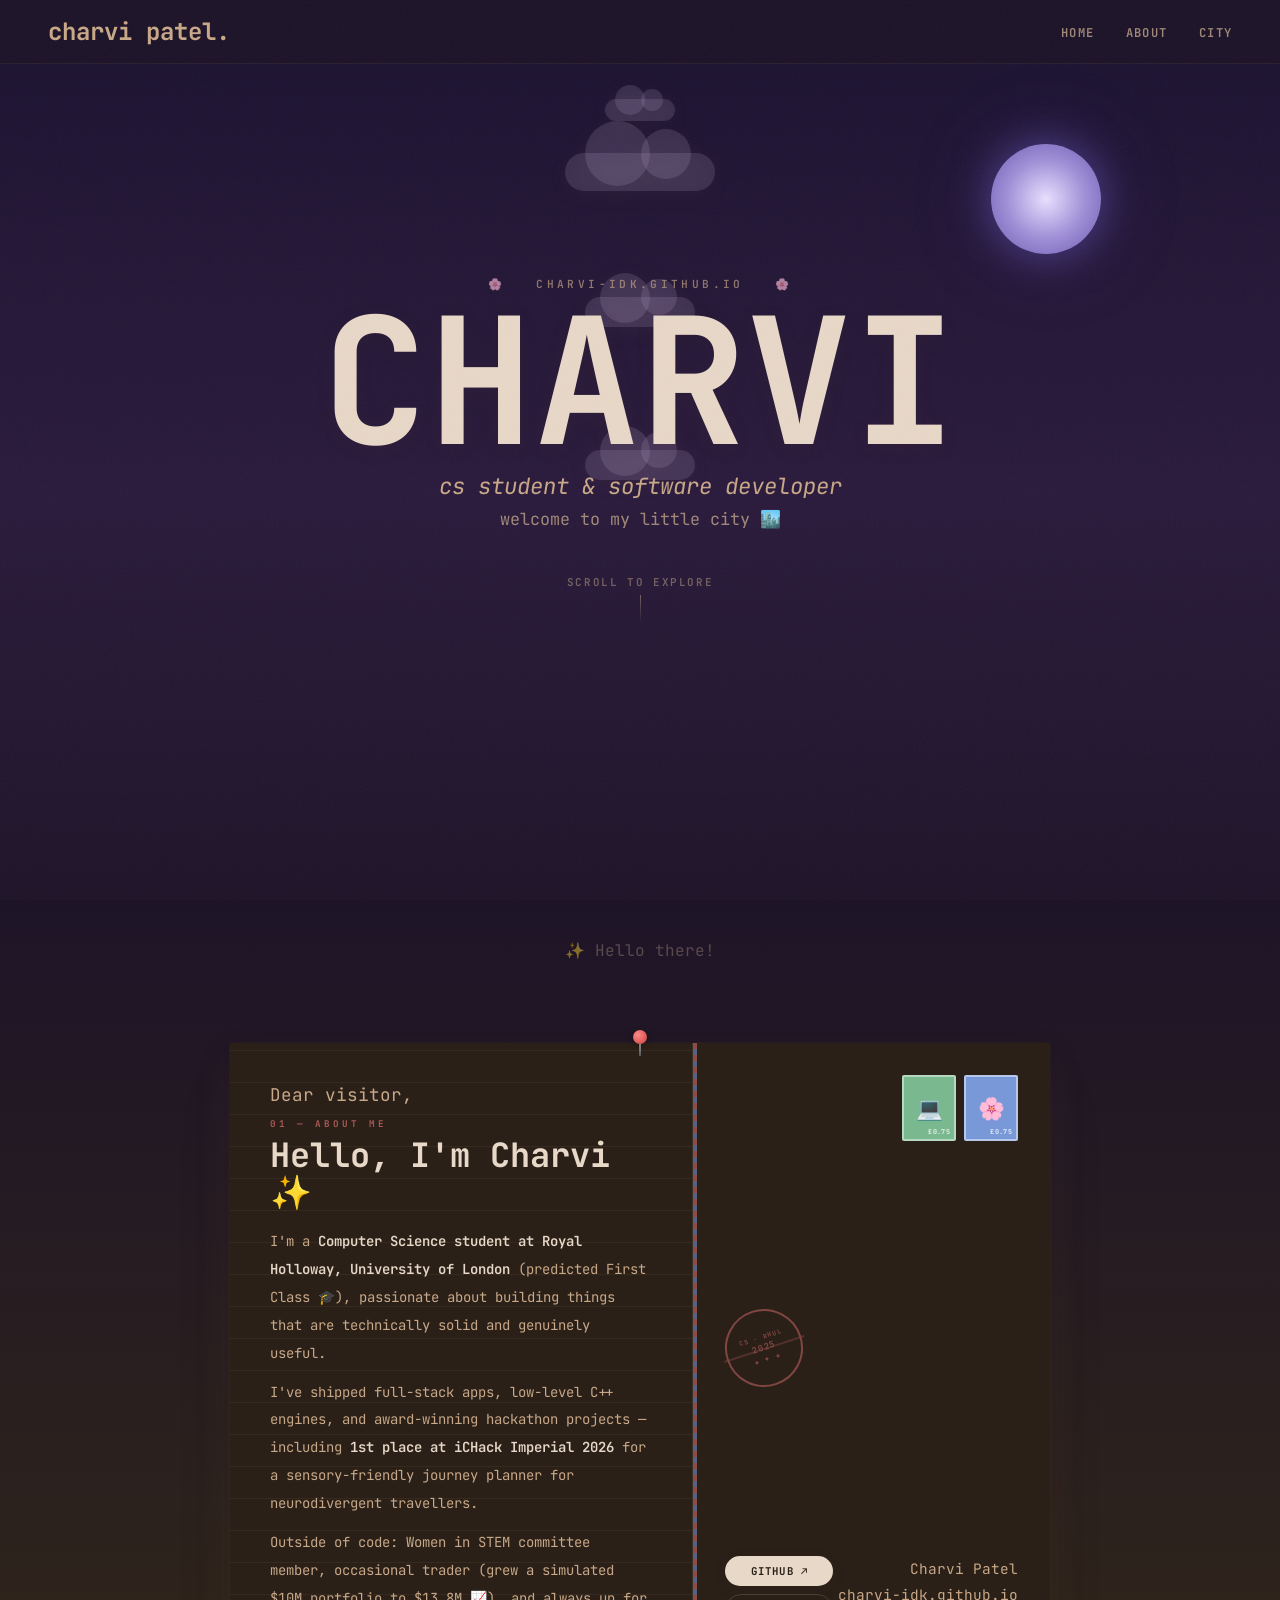
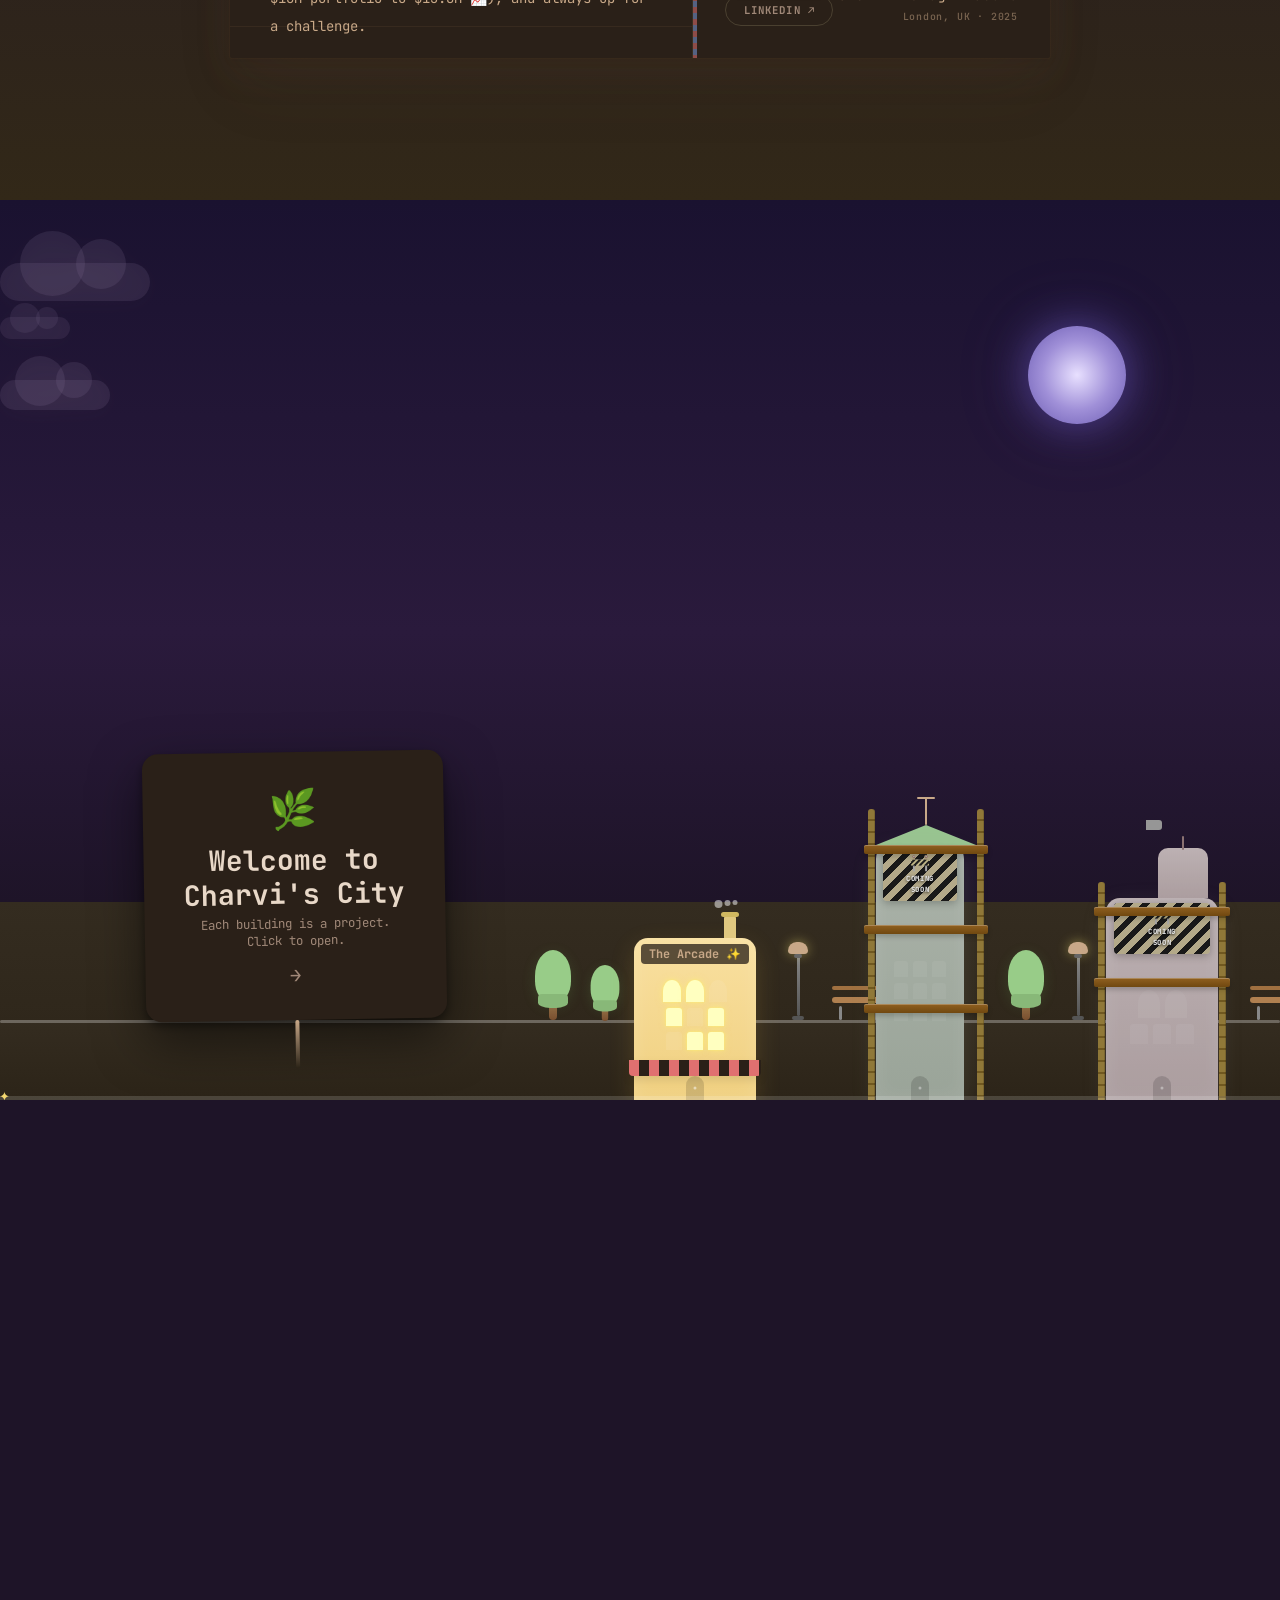
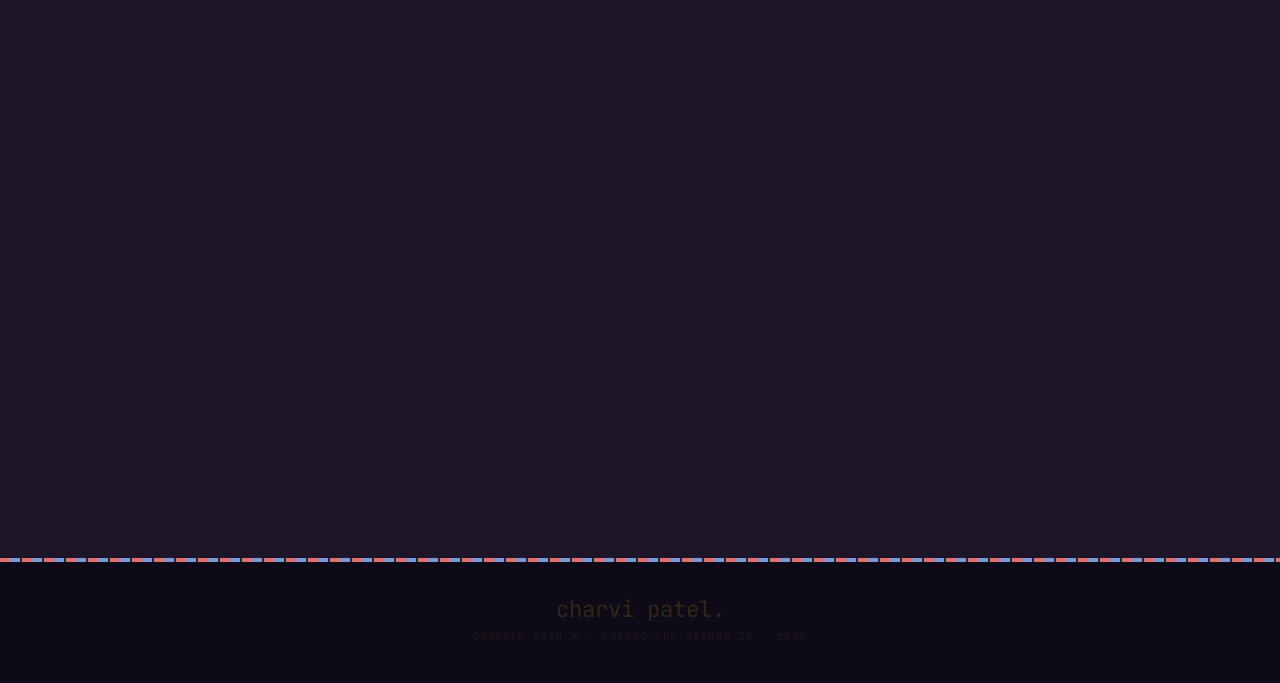
==== commit 3b582e83: "added projects" ====
--- a/index.html
+++ b/index.html
@@ -143,14 +143,14 @@
           <div class="tree" style="transform:scale(0.8) translateY(10px)"><div class="tree-leaves"></div><div class="tree-trunk"></div></div>
         </div>
 
-        <!-- PROJECT 1 — Neuro-Route -->
+        <!-- BUILDING 1 — The Arcade (Algorithm Visualiser) -->
         <div class="building" id="b1">
           <div class="smoke" style="top:-38px; left:calc(100% - 30px);">
             <div class="smoke-puff"></div><div class="smoke-puff"></div><div class="smoke-puff"></div>
           </div>
           <div class="b-body b1-body">
             <div class="b1-chimney"></div>
-            <div class="b-sign">The Lab 🏆</div>
+            <div class="b-sign">The Arcade ✨</div>
             <div class="b-windows">
               <div class="b-win-row">
                 <div class="win lit arch" style="width:18px;height:22px;"></div>
@@ -158,15 +158,15 @@
                 <div class="win arch"     style="width:18px;height:22px;"></div>
               </div>
               <div class="b-win-row">
+                <div class="win lit" style="width:16px;height:18px;"></div>
+                <div class="win"     style="width:16px;height:18px;"></div>
+                <div class="win lit" style="width:16px;height:18px;"></div>
+              </div>
+              <div class="b-win-row">
                 <div class="win"     style="width:16px;height:18px;"></div>
                 <div class="win lit" style="width:16px;height:18px;"></div>
                 <div class="win lit" style="width:16px;height:18px;"></div>
               </div>
-              <div class="b-win-row">
-                <div class="win lit" style="width:16px;height:18px;"></div>
-                <div class="win"     style="width:16px;height:18px;"></div>
-                <div class="win lit" style="width:16px;height:18px;"></div>
-              </div>
             </div>
             <div class="b1-awning"></div>
             <div class="b-door"></div>
@@ -174,16 +174,17 @@
           <div class="b-popup">
             <div class="popup-card">
               <div class="popup-top" style="background:linear-gradient(135deg,var(--b-butter),#f0d080);">
-                <span class="popup-proj-no">Project 001 · 🏆 1st Place iCHack Imperial</span>🧠
+                <span class="popup-proj-no">Interactive · Sorting &amp; Search</span>🎮
               </div>
               <div class="popup-body">
-                <div class="popup-title">Neuro-Route</div>
-                <div class="popup-desc">Sensory-friendly journey planner for neurodivergent travellers, built in 48 hours. Won Best Travel Hack &amp; 3rd in Tech for Good. AI route scoring across noise, crowding &amp; heat — 50 combinations per journey.</div>
+                <div class="popup-title">Algorithm Visualiser</div>
+                <div class="popup-desc">Watch sorting &amp; search algorithms come to life. Bubble, merge, quick sort — plus linear &amp; binary search. Adjust speed and array size.</div>
                 <div class="popup-tags">
-                  <span class="popup-tag">Flutter</span><span class="popup-tag">Python</span>
-                  <span class="popup-tag">TfL API</span><span class="popup-tag">AI</span>
+                  <span class="popup-tag">JavaScript</span>
+                  <span class="popup-tag">Sorting</span>
+                  <span class="popup-tag">Search</span>
                 </div>
-                <a class="popup-link" href="https://github.com/charvi-idk" target="_blank">View on GitHub →</a>
+                <a class="popup-link" href="building-1.html" target="_blank">Open The Arcade →</a>
               </div>
               <div class="popup-caret"></div>
             </div>
@@ -195,32 +196,37 @@
           <div class="bench"><div class="bench-back"></div><div class="bench-top"></div><div class="bench-legs"><div class="bench-leg"></div><div class="bench-leg"></div></div></div>
         </div>
 
-        <!-- PROJECT 2 — Job Scheduler -->
-        <div class="building" id="b2">
+        <!-- BUILDING 2 — Under Construction -->
+        <div class="building uc-building" id="b2">
+          <div class="uc-scaffold">
+            <div class="uc-pole uc-pole-l"></div>
+            <div class="uc-pole uc-pole-r"></div>
+            <div class="uc-plank" style="top:10%"></div>
+            <div class="uc-plank" style="top:38%"></div>
+            <div class="uc-plank" style="top:66%"></div>
+          </div>
           <div class="b2-roof"><div class="b2-antenna"></div></div>
           <div class="b-body b2-body">
-            <div class="b-sign">The Engine Room</div>
+            <div class="uc-sign-face">
+              <div class="uc-stripe-bar">🚧</div>
+              <span class="uc-coming">coming<br/>soon</span>
+            </div>
             <div class="b-windows">
-              <div class="b-win-row"><div class="win lit" style="width:14px;height:16px;"></div><div class="win" style="width:14px;height:16px;"></div><div class="win lit" style="width:14px;height:16px;"></div></div>
-              <div class="b-win-row"><div class="win" style="width:14px;height:16px;"></div><div class="win lit" style="width:14px;height:16px;"></div><div class="win lit" style="width:14px;height:16px;"></div></div>
-              <div class="b-win-row"><div class="win lit" style="width:14px;height:16px;"></div><div class="win lit" style="width:14px;height:16px;"></div><div class="win" style="width:14px;height:16px;"></div></div>
-              <div class="b-win-row"><div class="win" style="width:14px;height:16px;"></div><div class="win lit" style="width:14px;height:16px;"></div><div class="win" style="width:14px;height:16px;"></div></div>
-              <div class="b-win-row"><div class="win lit" style="width:14px;height:16px;"></div><div class="win" style="width:14px;height:16px;"></div><div class="win lit" style="width:14px;height:16px;"></div></div>
+              <div class="b-win-row"><div class="win" style="width:14px;height:16px;"></div><div class="win" style="width:14px;height:16px;"></div><div class="win" style="width:14px;height:16px;"></div></div>
+              <div class="b-win-row"><div class="win" style="width:14px;height:16px;"></div><div class="win" style="width:14px;height:16px;"></div><div class="win" style="width:14px;height:16px;"></div></div>
+              <div class="b-win-row"><div class="win" style="width:14px;height:16px;"></div><div class="win" style="width:14px;height:16px;"></div><div class="win" style="width:14px;height:16px;"></div></div>
             </div>
             <div class="b-door"></div>
           </div>
           <div class="b-popup">
             <div class="popup-card">
-              <div class="popup-top" style="background:linear-gradient(135deg,var(--b-sage),#98c490);">
-                <span class="popup-proj-no">Project 002</span>⚙️
+              <div class="popup-top" style="background:linear-gradient(135deg,#c8c0a0,#b0a878);">
+                <span class="popup-proj-no">Project 002</span>🚧
               </div>
               <div class="popup-body">
-                <div class="popup-title">Job Scheduler &amp; Load Balancer</div>
-                <div class="popup-desc">Dynamic task scheduling with round-robin &amp; priority-based algorithms across 10,000+ simulated jobs. Cut average completion time by 35%. Real-time monitoring dashboard at 500+ tasks/min.</div>
-                <div class="popup-tags">
-                  <span class="popup-tag">Systems</span><span class="popup-tag">Algorithms</span><span class="popup-tag">Dashboard</span>
-                </div>
-                <a class="popup-link" href="https://github.com/charvi-idk" target="_blank">View on GitHub →</a>
+                <div class="popup-title">Under Construction</div>
+                <div class="popup-desc">Something is being built here. Check back soon!</div>
+                <div class="popup-tags"><span class="popup-tag">Coming Soon</span></div>
               </div>
               <div class="popup-caret"></div>
             </div>
@@ -232,41 +238,42 @@
           <div class="lamp"><div class="lamp-head"></div><div class="lamp-post"></div><div class="lamp-base"></div></div>
         </div>
 
-        <!-- PROJECT 3 — Monte Carlo -->
-        <div class="building" id="b3">
+        <!-- BUILDING 3 — Under Construction -->
+        <div class="building uc-building" id="b3">
+          <div class="uc-scaffold">
+            <div class="uc-pole uc-pole-l"></div>
+            <div class="uc-pole uc-pole-r"></div>
+            <div class="uc-plank" style="top:8%"></div>
+            <div class="uc-plank" style="top:42%"></div>
+          </div>
           <div class="b-body b3-body">
-            <div class="b3-tower"><div class="b3-flag"></div></div>
-            <div class="b-sign">The Casino</div>
+            <div class="b3-tower"><div class="b3-flag" style="background:#aaa;animation:none;"></div></div>
+            <div class="uc-sign-face">
+              <div class="uc-stripe-bar">🚧</div>
+              <span class="uc-coming">coming<br/>soon</span>
+            </div>
             <div class="b-windows">
               <div class="b-win-row">
-                <div class="win lit arch" style="width:22px;height:28px;"></div>
-                <div class="win lit arch" style="width:22px;height:28px;"></div>
-              </div>
-              <div class="b-win-row">
-                <div class="win lit" style="width:18px;height:20px;"></div>
-                <div class="win"     style="width:18px;height:20px;"></div>
-                <div class="win lit" style="width:18px;height:20px;"></div>
-              </div>
-              <div class="b-win-row">
-                <div class="win"     style="width:18px;height:20px;"></div>
-                <div class="win lit" style="width:18px;height:20px;"></div>
-                <div class="win lit" style="width:18px;height:20px;"></div>
+                <div class="win arch" style="width:22px;height:28px;"></div>
+                <div class="win arch" style="width:22px;height:28px;"></div>
+              </div>
+              <div class="b-win-row">
+                <div class="win" style="width:18px;height:20px;"></div>
+                <div class="win" style="width:18px;height:20px;"></div>
+                <div class="win" style="width:18px;height:20px;"></div>
               </div>
             </div>
             <div class="b-door"></div>
           </div>
           <div class="b-popup">
             <div class="popup-card">
-              <div class="popup-top" style="background:linear-gradient(135deg,var(--b-blush),#e8a8b0);">
-                <span class="popup-proj-no">Project 003</span>🃏
+              <div class="popup-top" style="background:linear-gradient(135deg,#c8c0a0,#b0a878);">
+                <span class="popup-proj-no">Project 003</span>🚧
               </div>
               <div class="popup-body">
-                <div class="popup-title">Monte Carlo Poker Risk Engine</div>
-                <div class="popup-desc">Multithreaded Monte Carlo engine computing poker EV, risk profiles &amp; probabilities in C++/Python. 70% computation speedup via parallelisation. Scalable architecture for varied betting scenarios.</div>
-                <div class="popup-tags">
-                  <span class="popup-tag">C++</span><span class="popup-tag">Python</span><span class="popup-tag">Multithreading</span>
-                </div>
-                <a class="popup-link" href="https://github.com/charvi-idk" target="_blank">View on GitHub →</a>
+                <div class="popup-title">Under Construction</div>
+                <div class="popup-desc">Something is being built here. Check back soon!</div>
+                <div class="popup-tags"><span class="popup-tag">Coming Soon</span></div>
               </div>
               <div class="popup-caret"></div>
             </div>
@@ -278,50 +285,50 @@
           <div class="tree" style="transform:scale(0.85)"><div class="tree-leaves"></div><div class="tree-trunk"></div></div>
         </div>
 
-        <!-- PROJECT 4 — Repository System -->
-        <div class="building" id="b4">
+        <!-- BUILDING 4 — Under Construction -->
+        <div class="building uc-building" id="b4">
+          <div class="uc-scaffold">
+            <div class="uc-pole uc-pole-l"></div>
+            <div class="uc-pole uc-pole-r"></div>
+            <div class="uc-plank" style="top:12%"></div>
+            <div class="uc-plank" style="top:44%"></div>
+            <div class="uc-plank" style="top:72%"></div>
+          </div>
           <div class="b4-pediment"></div>
           <div class="b4-columns">
             <div class="b4-col"></div><div class="b4-col"></div>
             <div class="b4-col"></div><div class="b4-col"></div>
           </div>
           <div class="b-body b4-body">
-            <div class="b-sign">The Archive</div>
+            <div class="uc-sign-face">
+              <div class="uc-stripe-bar">🚧</div>
+              <span class="uc-coming">coming<br/>soon</span>
+            </div>
             <div class="b-windows">
               <div class="b-win-row">
-                <div class="win lit arch" style="width:22px;height:30px;"></div>
-                <div class="win arch"     style="width:22px;height:30px;"></div>
-                <div class="win lit arch" style="width:22px;height:30px;"></div>
-                <div class="win lit arch" style="width:22px;height:30px;"></div>
-              </div>
-              <div class="b-win-row">
-                <div class="win"     style="width:20px;height:18px;"></div>
-                <div class="win lit" style="width:20px;height:18px;"></div>
-                <div class="win lit" style="width:20px;height:18px;"></div>
-                <div class="win"     style="width:20px;height:18px;"></div>
-              </div>
-              <div class="b-win-row">
-                <div class="win lit" style="width:20px;height:18px;"></div>
-                <div class="win"     style="width:20px;height:18px;"></div>
-                <div class="win lit" style="width:20px;height:18px;"></div>
-                <div class="win lit" style="width:20px;height:18px;"></div>
+                <div class="win arch" style="width:22px;height:30px;"></div>
+                <div class="win arch" style="width:22px;height:30px;"></div>
+                <div class="win arch" style="width:22px;height:30px;"></div>
+                <div class="win arch" style="width:22px;height:30px;"></div>
+              </div>
+              <div class="b-win-row">
+                <div class="win" style="width:20px;height:18px;"></div>
+                <div class="win" style="width:20px;height:18px;"></div>
+                <div class="win" style="width:20px;height:18px;"></div>
+                <div class="win" style="width:20px;height:18px;"></div>
               </div>
             </div>
             <div class="b-door" style="width:26px;height:30px;"></div>
           </div>
           <div class="b-popup">
             <div class="popup-card">
-              <div class="popup-top" style="background:linear-gradient(135deg,var(--b-lavender),#b0a0d4);">
-                <span class="popup-proj-no">Project 004</span>🗄️
+              <div class="popup-top" style="background:linear-gradient(135deg,#c8c0a0,#b0a878);">
+                <span class="popup-proj-no">Project 004</span>🚧
               </div>
               <div class="popup-body">
-                <div class="popup-title">Repository System</div>
-                <div class="popup-desc">Team-built asset repository supporting 200+ artefacts. Full REST API with RBAC, metadata tagging &amp; inter-asset linking. TDD with JUnit, Docker, Spring Security, Swagger UI &amp; GitLab CI.</div>
-                <div class="popup-tags">
-                  <span class="popup-tag">Java</span><span class="popup-tag">Spring Boot</span>
-                  <span class="popup-tag">Docker</span><span class="popup-tag">TDD</span>
-                </div>
-                <a class="popup-link" href="https://github.com/charvi-idk" target="_blank">View on GitHub →</a>
+                <div class="popup-title">Under Construction</div>
+                <div class="popup-desc">Something is being built here. Check back soon!</div>
+                <div class="popup-tags"><span class="popup-tag">Coming Soon</span></div>
               </div>
               <div class="popup-caret"></div>
             </div>
@@ -379,7 +386,7 @@
           </div>
           <div class="cv-popup">
             <div class="cv-popup-card">
-              <div class="cv-popup-title">Curriculum Vitæ ✨</div>
+              <div class="cv-popup-title">Curriculum Vitae ✨</div>
               <div class="cv-popup-sub">My experience, education &amp; everything in between.</div>
               <a class="cv-popup-dl" href="CV.pdf" download>↓ Download my CV (PDF)</a>
               <div class="popup-caret" style="border-top-color:var(--paper);"></div>
--- a/style.css
+++ b/style.css
@@ -652,4 +652,93 @@
   .building { margin: 0 auto; }
   .b-popup, .cv-popup { position: relative; bottom: auto; left: auto; transform: none !important; opacity: 1; pointer-events: all; width: 100%; }
   .ground-strip, #sky-progress-bar { display: none; }
+}
+/* ════════════════════════════════════════
+   UNDER CONSTRUCTION BUILDINGS
+════════════════════════════════════════ */
+
+/* Desaturate UC building bodies */
+.uc-building .b-body {
+  filter: saturate(0.25) brightness(0.88);
+}
+/* No lit windows */
+.uc-building .win.lit {
+  background: var(--win-unlit);
+  box-shadow: none;
+}
+
+/* Scaffolding wrapper */
+.uc-scaffold {
+  position: absolute;
+  inset: -8px -8px 0 -8px;
+  pointer-events: none;
+  z-index: 25;
+}
+
+/* Vertical scaffold poles */
+.uc-pole {
+  position: absolute;
+  bottom: 0;
+  top: -8px;
+  width: 7px;
+  background: repeating-linear-gradient(
+    to bottom,
+    #c8a860 0px, #c8a860 10px,
+    #a88840 10px, #a88840 12px
+  );
+  border-radius: 3px 3px 0 0;
+  box-shadow: inset -1px 0 0 rgba(0,0,0,0.15);
+}
+.uc-pole-l { left: 0; }
+.uc-pole-r { right: 0; }
+
+/* Horizontal scaffold planks */
+.uc-plank {
+  position: absolute;
+  left: -4px; right: -4px;
+  height: 9px;
+  background: linear-gradient(to bottom, #e0c070, #c0a050);
+  border-radius: 2px;
+  box-shadow: 0 3px 5px rgba(0,0,0,0.18), inset 0 1px 0 rgba(255,255,255,0.25);
+}
+
+/* UC sign face (replaces b-sign) */
+.uc-sign-face {
+  display: flex;
+  flex-direction: column;
+  align-items: center;
+  gap: 3px;
+  margin: 5px 0;
+  padding: 5px 8px;
+  width: 85%;
+  background: repeating-linear-gradient(
+    -45deg,
+    #f0c030 0px, #f0c030 6px,
+    #1c1c1c 6px, #1c1c1c 12px
+  );
+  border-radius: 4px;
+  box-shadow: 0 2px 8px rgba(0,0,0,0.25);
+}
+.uc-stripe-bar { font-size: 1rem; line-height: 1; }
+.uc-coming {
+  font-size: 0.45rem;
+  font-weight: 800;
+  letter-spacing: 0.1em;
+  text-transform: uppercase;
+  color: #fff;
+  text-align: center;
+  line-height: 1.5;
+  text-shadow: 0 1px 3px rgba(0,0,0,0.9);
+}
+
+/* Dark mode poles slightly muted */
+[data-theme="dark"] .uc-pole {
+  background: repeating-linear-gradient(
+    to bottom,
+    #907838 0px, #907838 10px,
+    #705820 10px, #705820 12px
+  );
+}
+[data-theme="dark"] .uc-plank {
+  background: linear-gradient(to bottom, #906020, #704810);
 }
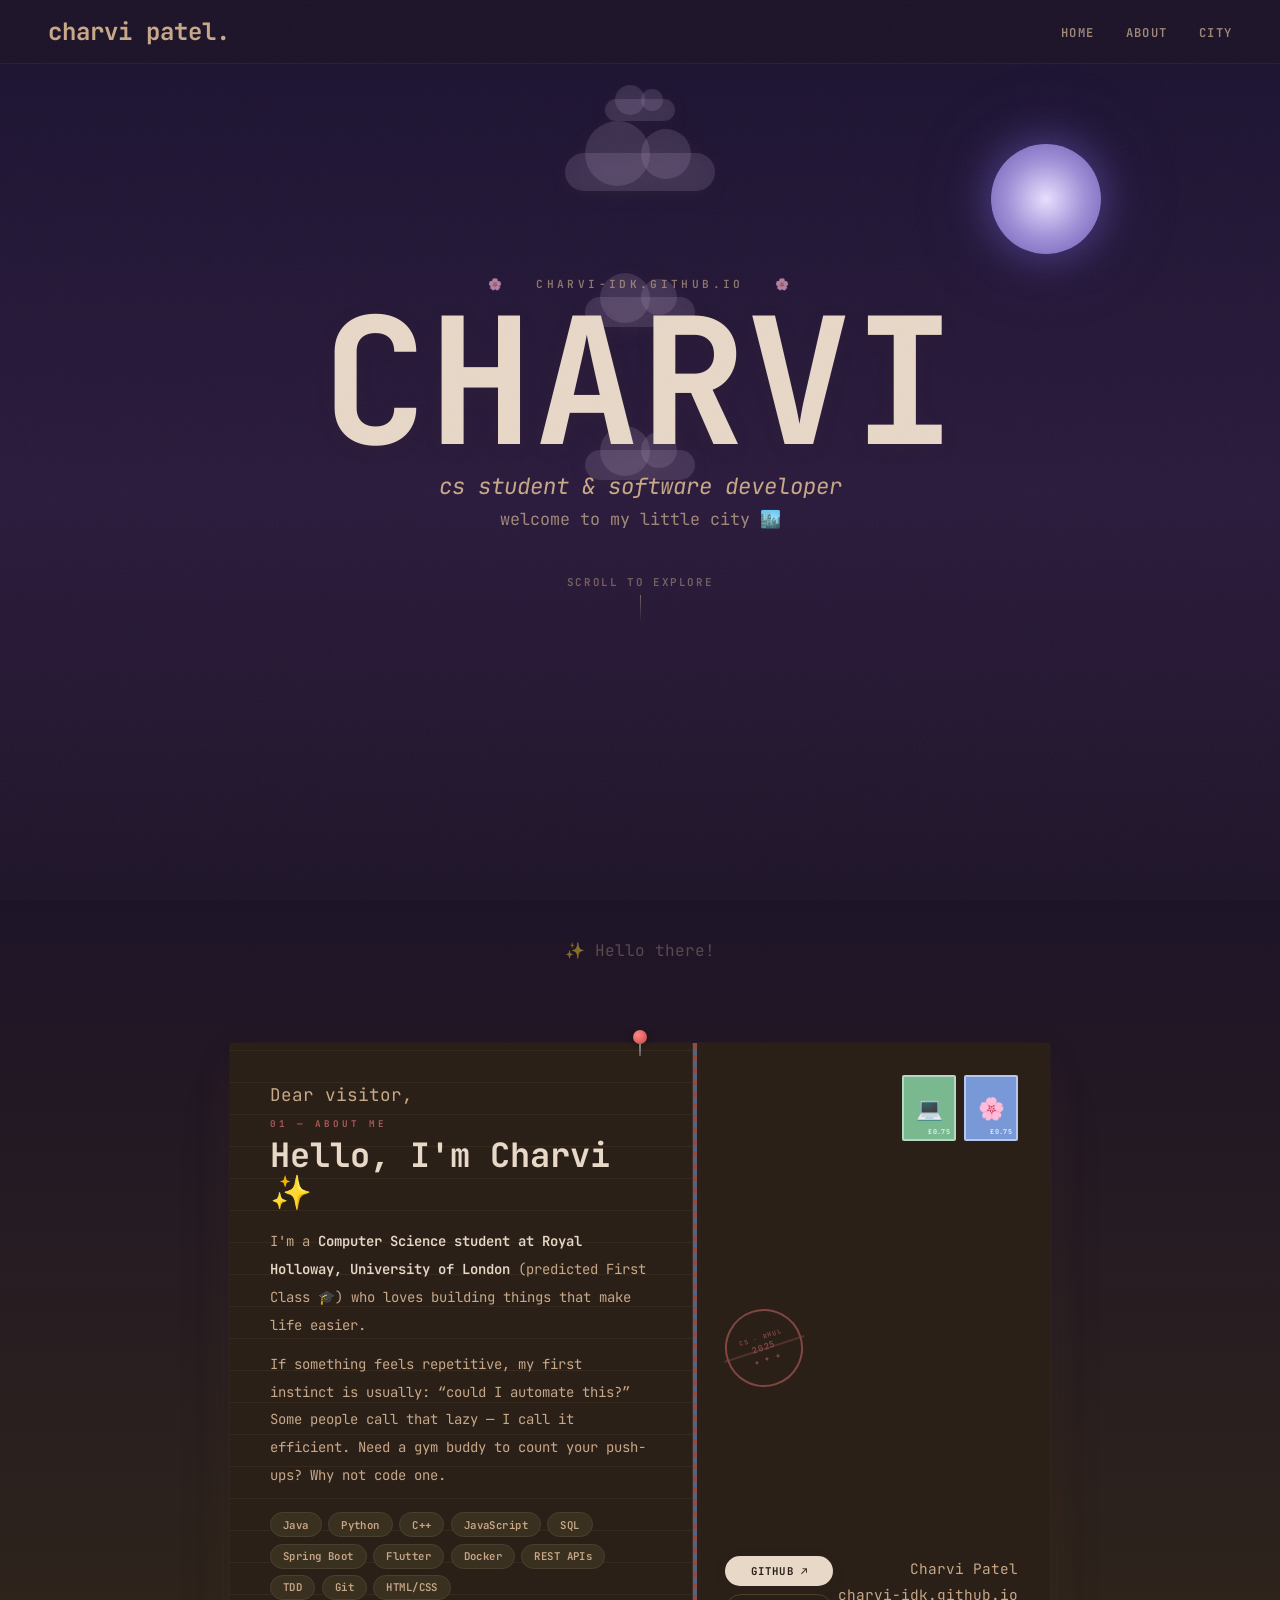
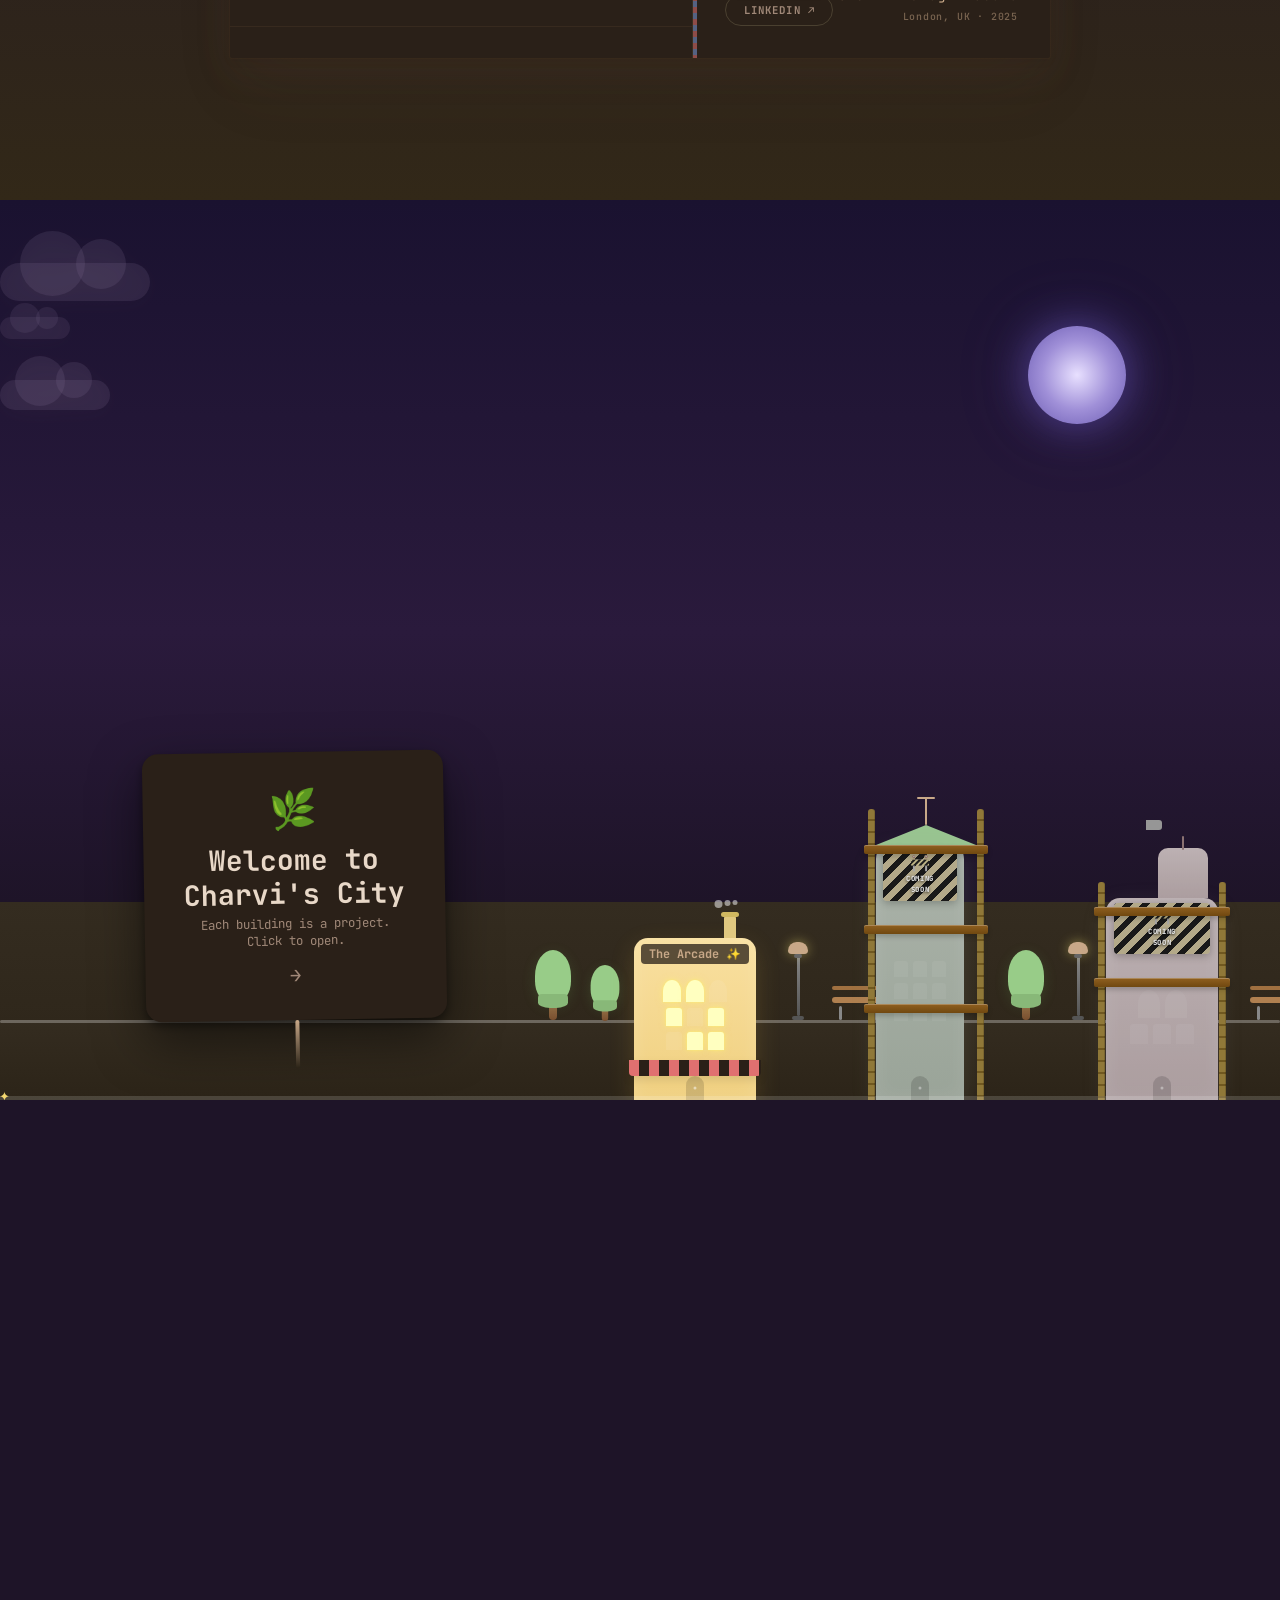
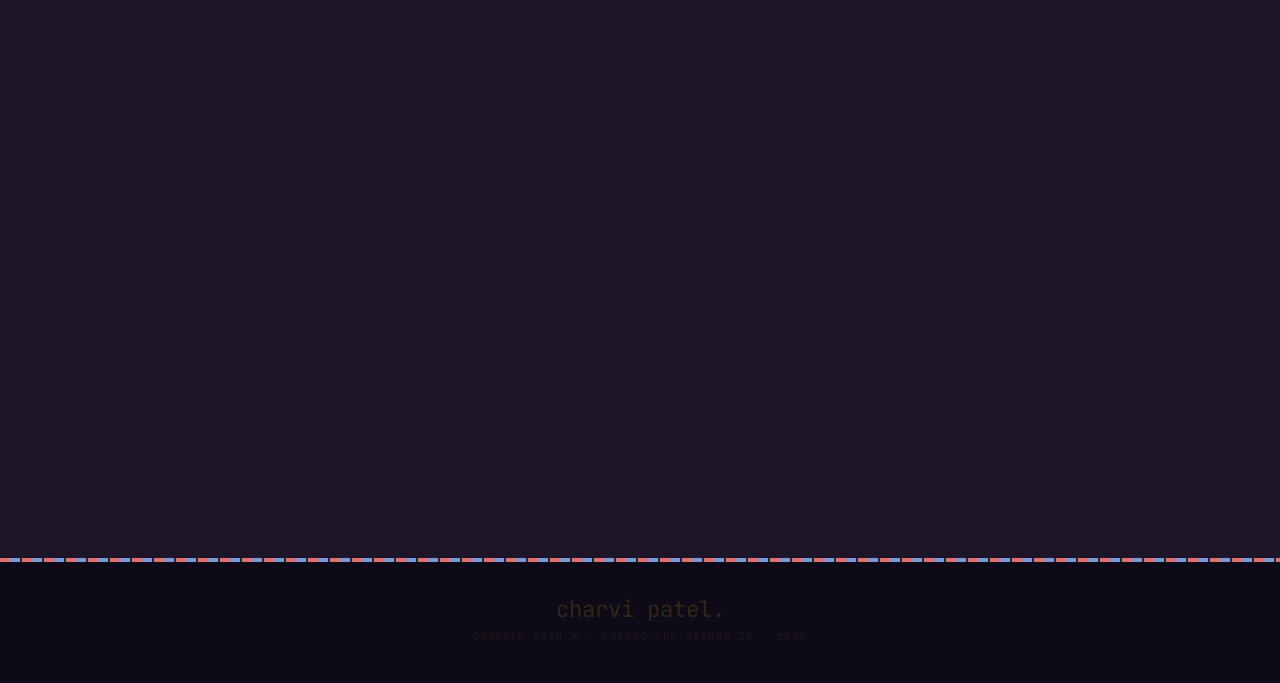
==== commit 5d7c2623: "Revise personal introduction in index.html Updated personal description to emphasize efficiency and " ====
--- a/index.html
+++ b/index.html
@@ -61,9 +61,8 @@
           <span class="pc-label">01 — About Me</span>
           <h2 class="pc-title">Hello, I'm Charvi ✨</h2>
           <div class="pc-body">
-            <p>I'm a <strong>Computer Science student at Royal Holloway, University of London</strong> (predicted First Class 🎓), passionate about building things that are technically solid and genuinely useful.</p>
-            <p>I've shipped full-stack apps, low-level C++ engines, and award-winning hackathon projects — including <strong>1st place at iCHack Imperial 2026</strong> for a sensory-friendly journey planner for neurodivergent travellers.</p>
-            <p>Outside of code: Women in STEM committee member, occasional trader (grew a simulated $10M portfolio to $13.8M 📈), and always up for a challenge.</p>
+            <p>I'm a <strong>Computer Science student at Royal Holloway, University of London</strong> (predicted First Class 🎓) who loves building things that make life easier.</p>
+            <p>If something feels repetitive, my first instinct is usually: “could I automate this?” Some people call that lazy — I call it efficient. Need a gym buddy to count your push-ups? Why not code one.</p>
           </div>
           <div class="skill-row">
             <span class="skill-pill">Java</span>
@@ -418,4 +417,4 @@
 
   <script src="script.js"></script>
 </body>
-</html>+</html>
